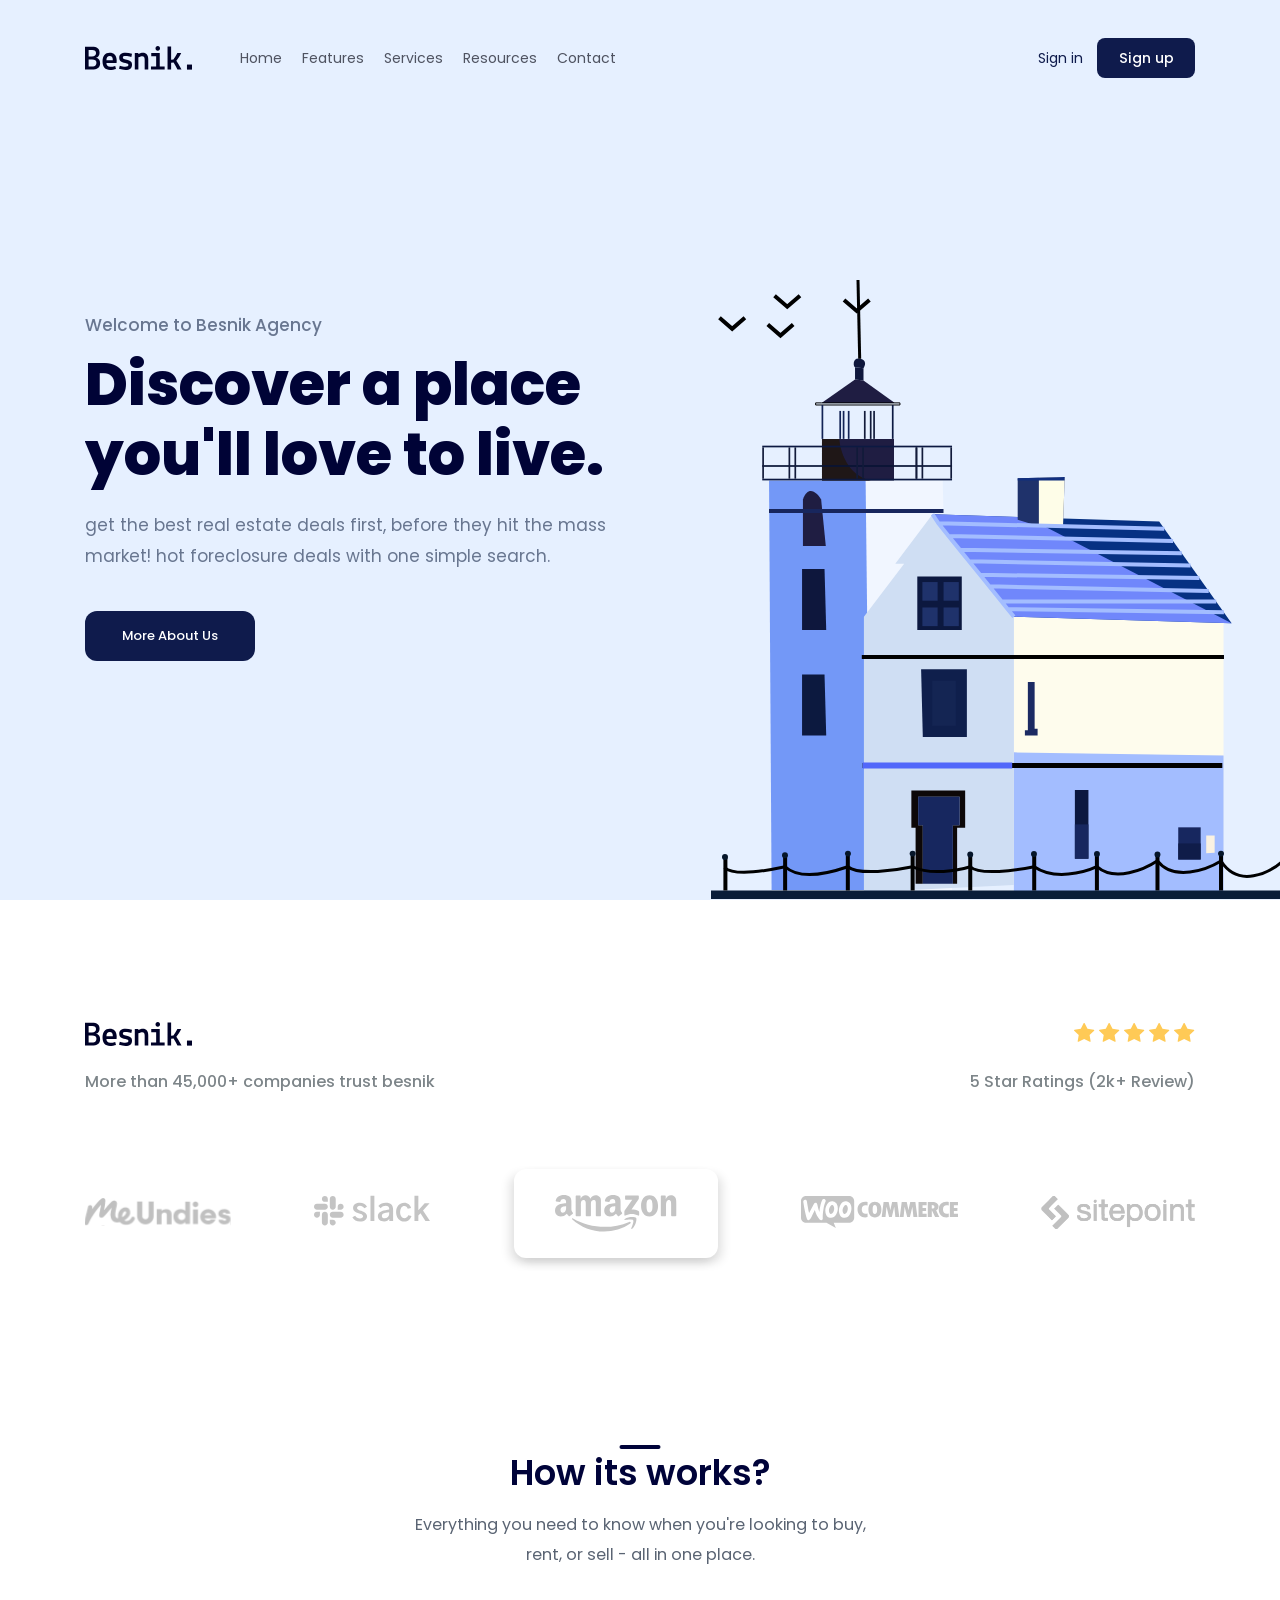
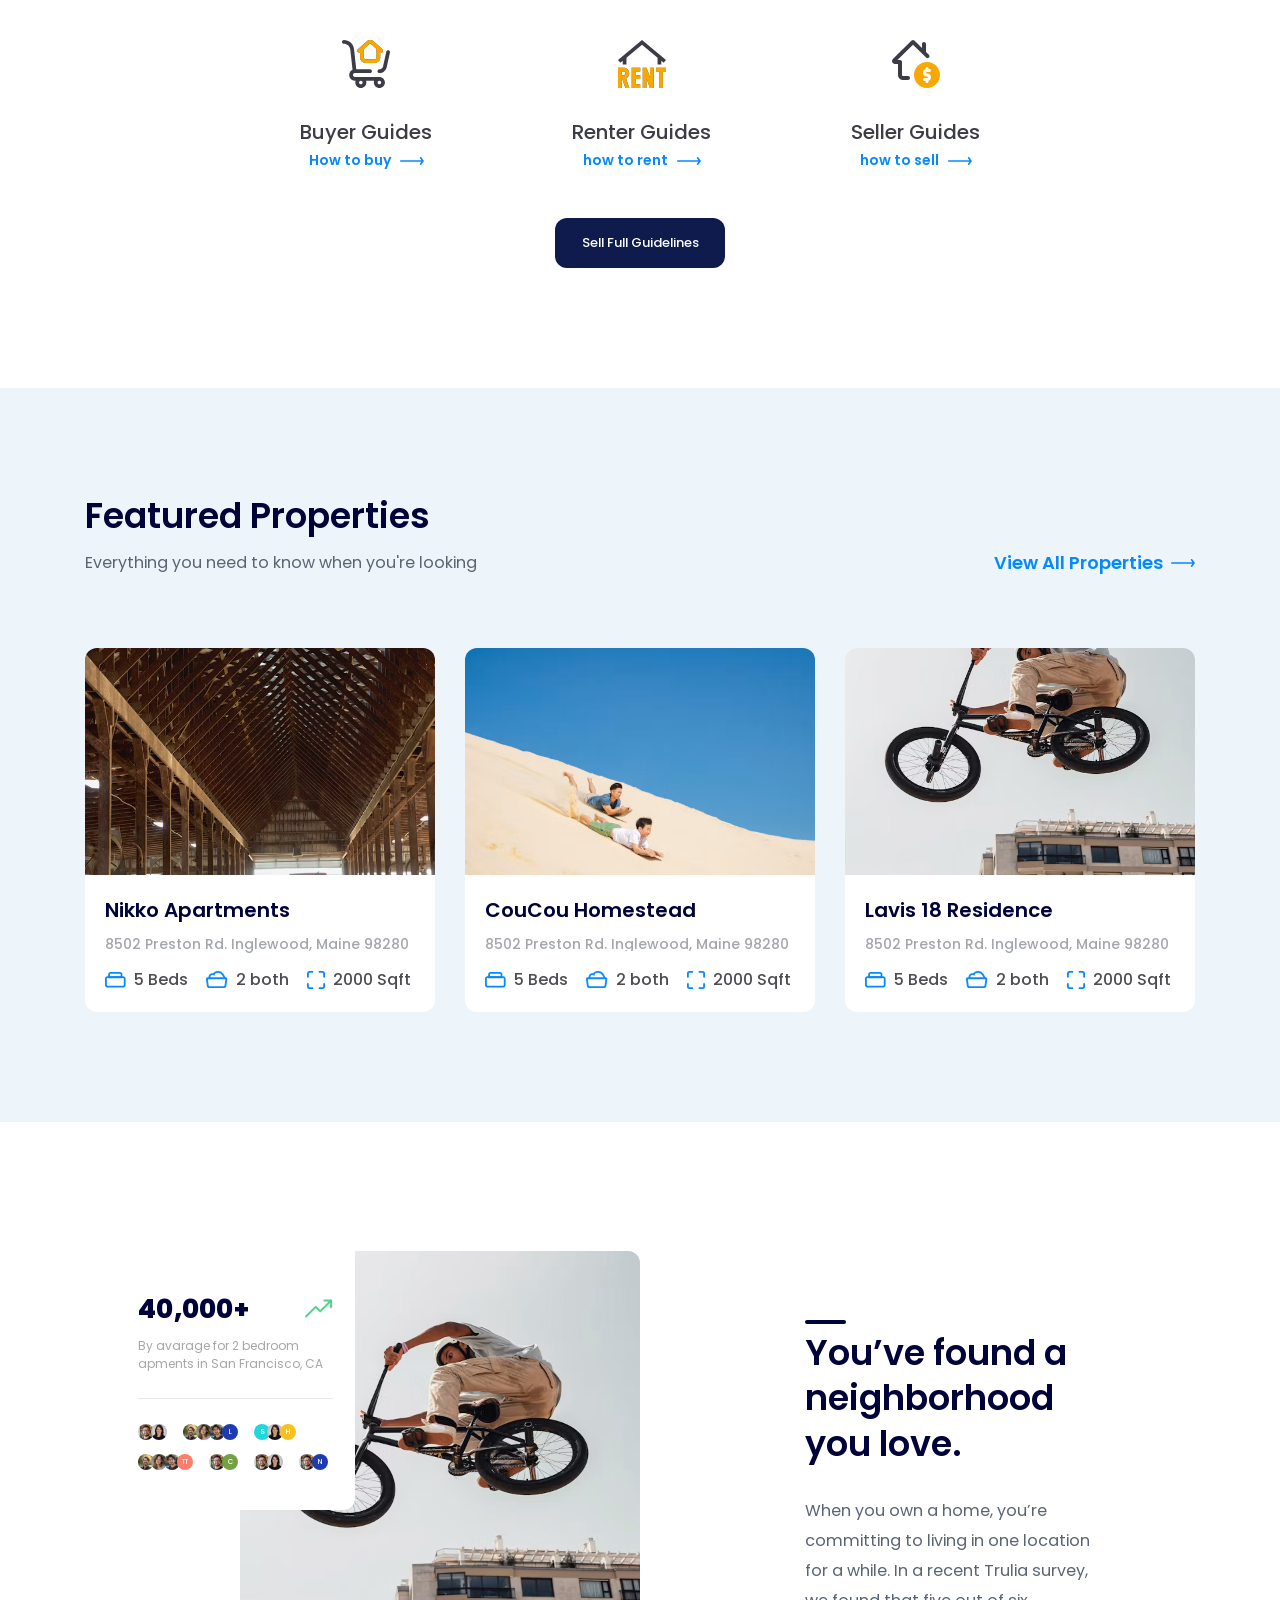
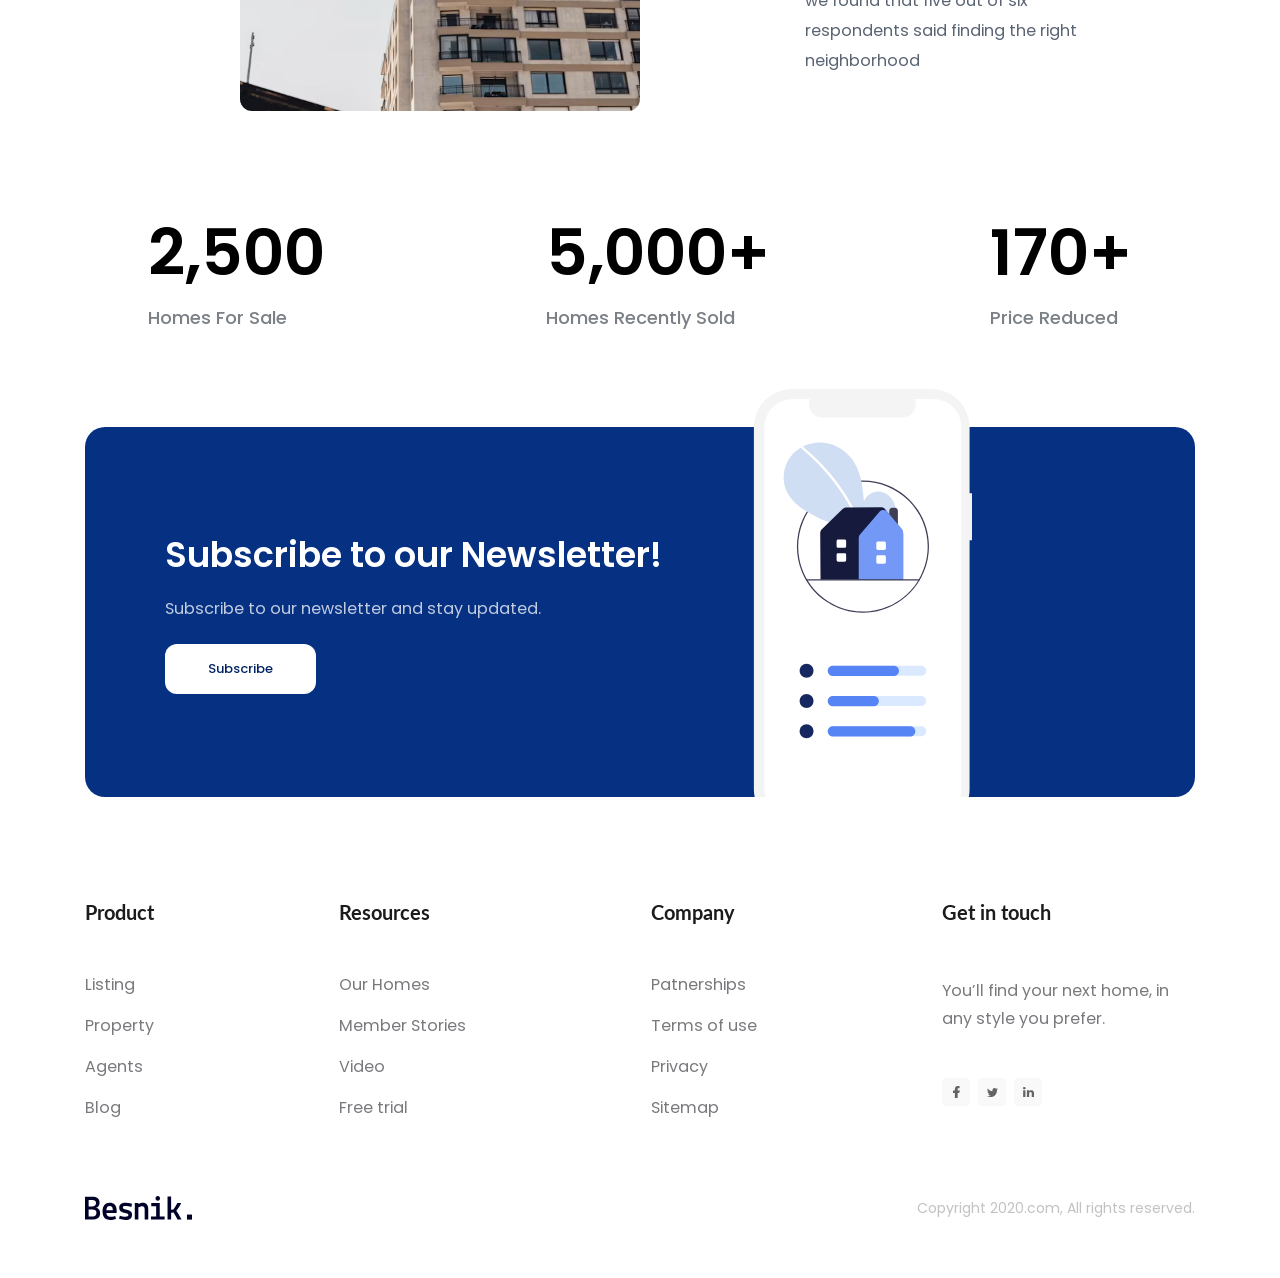
==== index.html @ 540c67dd "da hoan thanh du an 1" ====
<!DOCTYPE html>
<html lang="en">

<head>
    <meta charset="UTF-8">
    <meta name="viewport" content="width=device-width, initial-scale=1.0">
    <title>Document</title>
    <!-- Reset css -->
    <link rel="stylesheet" href="./assets/css/reset.css">
    <!-- Embed Fonts -->
    <link rel="preconnect" href="https://fonts.googleapis.com">
    <link rel="preconnect" href="https://fonts.gstatic.com" crossorigin>
    <link href="https://fonts.googleapis.com/css2?family=Lato:wght@700&display=swap" rel="stylesheet">
    <!-- font style -->
    <link rel="stylesheet" href="./assets/fonts/stylesheet.css">
    <link rel="stylesheet" href="./assets/css/styles.css">
</head>

<body>
    <main>
        <header class="header">
            <div class="content">
                <nav class="navbar">
                    <!-- Logo -->
                    <img class="logo" src="./assets/img/logo.svg" alt="besnik.">
                    <!-- Navigation -->
                    <ul>
                        <li>
                            <a href="#!">Home</a>
                        </li>
                        <li>
                            <a href="#!">Features</a>
                        </li>
                        <li>
                            <a href="#!">Services</a>
                        </li>
                        <li>
                            <a href="#!">Resources</a>
                        </li>
                        <li>
                            <a href="#!">Contact</a>
                        </li>
                    </ul>
                    <!-- Actions -->
                    <div class="actions">
                        <a href="#!" class="act-link">Sign in</a>
                        <a href="#!" class="btn btn-action">Sign up</a>
                    </div>
                </nav>
                <div class="header-body">
                    <div class="body-left">
                        <div class="body-left--content">
                            <p class="sub-title p-common">Welcome to Besnik Agency</p>
                            <h1 class="heading line-clamp">Discover a place you'll love to live.</h1>
                            <p class="desc p-common line-clamp">get the best real estate deals first, before they hit
                                the mass market! Hot FORECLOSURE DEALS with one simple search.</p>
                            <a href="#!" class="btn btn-cta">More About Us</a>
                        </div>
                    </div>
                    <div class="body-right">
                        <img src="./assets/img/house.svg" alt="Discover a place you'll love to live."
                            class="body-right--img">
                    </div>
                </div>
        </header>
        <!-- Clients -->
        <div class="clients">
            <div class="content">
                <div class="row">
                    <img src="./assets/img/logo.svg" alt="besnik." class="client-logo">
                    <div class="stars">
                        <img src="./assets/img/star.svg" alt="star" class="star">
                        <img src="./assets/img/star.svg" alt="star" class="star">
                        <img src="./assets/img/star.svg" alt="star" class="star">
                        <img src="./assets/img/star.svg" alt="star" class="star">
                        <img src="./assets/img/star.svg" alt="star" class="star">
                    </div>
                </div>
                <div class="row row-desc">
                    <p class="desc">More than 45,000+ companies trust besnik</p>
                    <p class="desc">5 Star Ratings (2k+ Review)</p>
                </div>
                <div class="row row-brands">
                    <div class="brand"><img src="./assets/img/meundies.svg" alt="brand"></div>
                    <div class="brand"><img src="./assets/img/slack.svg" alt="brand"></div>
                    <div class="brand"><img src="./assets/img/amazon.svg" alt="brand"></div>
                    <div class="brand"><img src="./assets/img/woo-commerce.svg" alt="brand"></div>
                    <div class="brand"><img src="./assets/img/sitepoint.svg" alt="brand"></div>
                </div>
            </div>
        </div>
        <!-- Guides -->
        <div class="guides">
            <div class="content">
                <h2 class="sub-title">How its works?</h2>
                <p class="desc">Everything you need to know when you're looking to buy, rent, or sell - all in one
                    place.</p>
                <!-- list guides -->
                <ul class="list-guide">
                    <li class="item-guide">
                        <img src="./assets/img/buyer-guides.svg" alt="">
                        <h3 class="title">Buyer Guides</h3>
                        <a href="#!" class="link">
                            <span>How to buy</span>
                            <img src="./assets/img/ic-arrown.svg" alt="" class="icon">
                        </a>
                    </li>
                    <li class="item-guide">
                        <img src="./assets/img/renter-guides.svg" alt="">
                        <h3 class="title">Renter Guides</h3>
                        <a href="#!" class="link">
                            <span>how to rent</span>
                            <img src="./assets/img/ic-arrown.svg" alt="" class="icon">
                        </a>
                    </li>
                    <li class="item-guide">
                        <img src="./assets/img/seller-guides.svg" alt="">
                        <h3 class="title">Seller Guides</h3>
                        <a href="#!" class="link">
                            <span>how to sell</span>
                            <img src="./assets/img/ic-arrown.svg" alt="" class="icon">
                        </a>
                    </li>
                </ul>
                <!-- guide CTA -->
                <div class="guide-cta">
                    <a href="#!" class="btn">Sell Full Guidelines</a>
                </div>
            </div>
        </div>
        <!-- featured -->
        <div class="featured">
            <div class="content">
                <header>
                    <h2 class="sub-title">Featured Properties</h2>
                    <div class="row">
                        <p class="desc">Everything you need to know when you're looking</p>
                        <a href="#!" class="link">
                            <span>View All Properties</span>
                            <img src="./assets/img/ic-arrown.svg" alt="arrow" class="arrow">
                        </a>
                    </div>
                </header>
                <div class="list">
                    <!-- ITEM FEATURED 1 -->
                    <div class="item">
                        <a href="#!"><img src="./assets/img/f1.avif" alt="Nikko Apartments" class="thumb"></a>
                        <div class="body">
                            <h3 class="title">
                                <a href="#!">Nikko Apartments</a>
                            </h3>
                            <p class="desc">8502 Preston Rd. Inglewood, Maine 98280</p>
                            <div class="info">
                                <img src="./assets/img/ic-beds.svg" alt="" class="icon">
                                <span class="label">5 Beds</span>

                                <img src="./assets/img/ic-both.svg" alt="" class="icon">
                                <span class="label">2 both</span>

                                <img src="./assets/img/ic-sqft.svg" alt="" class="icon">
                                <span class="label">2000 Sqft</span>
                            </div>
                        </div>
                    </div>
                    <!-- ITEM FEATURED 2 -->
                    <div class="item">
                        <a href="#!"><img src="./assets/img/f2.avif" alt="Nikko Apartments" class="thumb"></a>
                        <div class="body">
                            <h3 class="title line-clamp">
                                <a href="#!">CouCou Homestead</a>
                            </h3>
                            <p class="desc line-clamp">8502 Preston Rd. Inglewood, Maine 98280</p>
                            <div class="info">
                                <img src="./assets/img/ic-beds.svg" alt="" class="icon">
                                <span class="label">5 Beds</span>

                                <img src="./assets/img/ic-both.svg" alt="" class="icon">
                                <span class="label">2 both</span>

                                <img src="./assets/img/ic-sqft.svg" alt="" class="icon">
                                <span class="label">2000 Sqft</span>
                            </div>
                        </div>
                    </div>
                    <!-- ITEM FEATURED 3 -->
                    <div class="item">
                        <a href="#!"><img src="./assets/img/f3.avif" alt="Nikko Apartments" class="thumb"></a>
                        <div class="body">
                            <h3 class="title">
                                <a href="#!">Lavis 18 Residence</a>
                            </h3>
                            <p class="desc">8502 Preston Rd. Inglewood, Maine 98280</p>
                            <div class="info">
                                <img src="./assets/img/ic-beds.svg" alt="" class="icon">
                                <span class="label">5 Beds</span>

                                <img src="./assets/img/ic-both.svg" alt="" class="icon">
                                <span class="label">2 both</span>

                                <img src="./assets/img/ic-sqft.svg" alt="" class="icon">
                                <span class="label">2000 Sqft</span>
                            </div>
                        </div>
                    </div>
                </div>
            </div>
        </div>
        <!-- stats -->
        <div class="stats">
            <div class="content">
                <div class="row">
                    <div class="img-block">
                        <img class="image" src="./assets/img/f3.avif" alt="You’ve found a neighborhood you love.">
                        <div class="stats-trend">
                            <div class="row">
                                <strong class="value">40,000+</strong>
                                <img src="./assets/img/ic-trend.svg" alt="" class="icon">
                            </div>
                            <p class="desc">By avarage for 2 bedroom apments in San Francisco, CA</p>
                            <div class="sparate"></div>
                            <div class="avatar-block">
                                <!-- avatar 1 -->
                                <div class="avatar-group">
                                    <img src="./assets/img/a1.jpg" alt="" class="avatar">
                                    <img src="./assets/img/a2.jpg" alt="" class="avatar">
                                </div>
                                <!-- avatar 2 -->
                                <div class="avatar-group">
                                    <img src="./assets/img/a3.jpg" alt="" class="avatar">
                                    <img src="./assets/img/a4.jpg" alt="" class="avatar">
                                    <img src="./assets/img/a5.jpg" alt="" class="avatar">
                                    <div class="avatar no-avatar">L</div>
                                </div>
                                <!-- avatar 3 -->
                                <div class="avatar-group">
                                    <div class="avatar no-avatar" style="--bg-no-avatar:#24D6D9">S</div>
                                    <img src="./assets/img/a2.jpg" alt="" class="avatar">
                                    <div class="avatar no-avatar" style="--bg-no-avatar:#F8C120">H</div>

                                </div>
                                <!-- avatar 4 -->
                                <div class="avatar-group">
                                    <img src="./assets/img/a3.jpg" alt="" class="avatar">
                                    <img src="./assets/img/a4.jpg" alt="" class="avatar">
                                    <img src="./assets/img/a5.jpg" alt="" class="avatar">
                                    <div class="avatar no-avatar" style="--bg-no-avatar:#F97F6B">TT</div>

                                </div>
                                <!-- avatar 5 -->
                                <div class="avatar-group">
                                    <img src="./assets/img/a1.jpg" alt="" class="avatar">
                                    <div class="avatar no-avatar" style="--bg-no-avatar:#73A242">C</div>

                                </div>
                                <!-- avatar 6 -->
                                <div class="avatar-group">
                                    <img src="./assets/img/a1.jpg" alt="" class="avatar">
                                    <img src="./assets/img/a2.jpg" alt="" class="avatar">
                                </div>
                                <!-- avatar 7 -->
                                <div class="avatar-group">
                                    <img src="./assets/img/a1.jpg" alt="" class="avatar">
                                    <div class="avatar no-avatar" style="--bg-no-avatar:#1F3BB0">N</div>

                                </div>

                            </div>
                        </div>
                    </div>
                    <div class="info">
                        <h2 class="sub-title">You’ve found a neighborhood you love.</h2>
                        <p class="desc">When you own a home, you’re committing to living in one location for a
                            while. In
                            a recent Trulia survey, we found that five out of six respondents said finding the
                            right
                            neighborhood </p>
                    </div>

                </div>
                <div class="row row-qty">
                    <div class="qty-item">
                        <strong class="qty">2,500</strong>
                        <p class="qty-desc">Homes For Sale</p>
                    </div>
                    <div class="qty-item">
                        <strong class="qty">5,000+</strong>
                        <p class="qty-desc">Homes Recently Sold</p>
                    </div>
                    <div class="qty-item">
                        <strong class="qty">170+</strong>
                        <p class="qty-desc">Price Reduced</p>
                    </div>
                </div>
            </div>
        </div>
        <!-- subscription -->
        <div class="subscription">
            <div class="content">
                <div class="body">
                    <div class="info">
                        <h2 class="sub-title line-clamp">
                            Subscribe to our Newsletter!
                        </h2>
                        <p class="desc line-clamp" style="--line-clamp:3">
                            Subscribe to our newsletter and stay updated.
                        </p>
                        <a href="#!" class="btn">Subscribe</a>
                    </div>
                    <img src="./assets/img/sub.svg" alt="Subscribe to our Newsletter!" class="image">
                </div>
            </div>
        </div>
        <!-- footer -->
        <footer class="footer">
            <div class="content">
                <div class="row row-top">
                    <!-- Product Column -->
                    <div class="column">
                        <h3 class="heading">Product</h3>
                        <ul class="list">
                            <li class="item">
                                <a href="#!">Listing</a>
                            </li>
                            <li class="item">
                                <a href="#!">Property</a>
                            </li>
                            <li class="item">
                                <a href="#!">Agents</a>
                            </li>
                            <li class="item">
                                <a href="#!">Blog</a>
                            </li>
                        </ul>
                    </div>
                    <!-- Resources Column -->
                    <div class="column">
                        <h3 class="heading">Resources</h3>
                        <ul class="list">
                            <li class="item">
                                <a href="#!">Our Homes</a>
                            </li>
                            <li class="item">
                                <a href="#!">Member Stories</a>
                            </li>
                            <li class="item">
                                <a href="#!">Video</a>
                            </li>
                            <li class="item">
                                <a href="#!">Free trial</a>
                            </li>
                        </ul>
                    </div>
                    <!-- Company Column -->
                    <div class="column">
                        <h3 class="heading">Company</h3>
                        <ul class="list">
                            <li class="item">
                                <a href="#!">Patnerships</a>
                            </li>
                            <li class="item">
                                <a href="#!">Terms of use</a>
                            </li>
                            <li class="item">
                                <a href="#!">Privacy</a>
                            </li>
                            <li class="item">
                                <a href="#!">Sitemap</a>
                            </li>
                        </ul>
                    </div>
                    <!-- Get in touch Column -->
                    <div class="column">
                        <h3 class="heading">Get in touch</h3>
                        <p class="desc">You’ll find your next home, in any style you prefer.</p>
                        <div class="social">
                            <a href="#!" class="social-link">
                                <img src="./assets/img/ic-fb.svg" alt="">
                            </a>
                            <a href="#!" class="social-link">
                                <img src="./assets/img/ic-tw.svg" alt="">
                            </a>
                            <a href="#!" class="social-link">
                                <img src="./assets/img/ic-linkin.svg" alt="">
                            </a>
                        </div>
                    </div>
                </div>
                <div class="row row-bottom">
                    <img src="./assets/img/logo.svg" alt="Besnik." class="logo">
                    <p class="copy-right">Copyright 2020.com, All rights reserved.</p>
                </div>
            </div>
        </footer>
    </main>
</body>

</html>
---- assets/fonts/stylesheet.css ----
/* ================= Poppins ================== */
@font-face {
    font-family: "Poppins";
    src:
        url("Poppins/Poppins-Black.woff2") format("woff2"),
        url("Poppins/Poppins-Black.woff") format("woff");
    font-weight: 900;
    font-style: normal;
    font-display: swap;
}

@font-face {
    font-family: "Poppins";
    src:
        url("Poppins/Poppins-BlackItalic.woff2") format("woff2"),
        url("Poppins/Poppins-BlackItalic.woff") format("woff");
    font-weight: 900;
    font-style: italic;
    font-display: swap;
}

@font-face {
    font-family: "Poppins";
    src:
        url("Poppins/Poppins-Bold.woff2") format("woff2"),
        url("Poppins/Poppins-Bold.woff") format("woff");
    font-weight: bold;
    font-style: normal;
    font-display: swap;
}

@font-face {
    font-family: "Poppins";
    src:
        url("Poppins/Poppins-BoldItalic.woff2") format("woff2"),
        url("Poppins/Poppins-BoldItalic.woff") format("woff");
    font-weight: bold;
    font-style: italic;
    font-display: swap;
}

@font-face {
    font-family: "Poppins";
    src:
        url("Poppins/Poppins-ExtraBold.woff2") format("woff2"),
        url("Poppins/Poppins-ExtraBold.woff") format("woff");
    font-weight: bold;
    font-style: normal;
    font-display: swap;
}

@font-face {
    font-family: "Poppins";
    src:
        url("Poppins/Poppins-ExtraBoldItalic.woff2") format("woff2"),
        url("Poppins/Poppins-ExtraBoldItalic.woff") format("woff");
    font-weight: bold;
    font-style: italic;
    font-display: swap;
}

@font-face {
    font-family: "Poppins";
    src:
        url("Poppins/Poppins-ExtraLight.woff2") format("woff2"),
        url("Poppins/Poppins-ExtraLight.woff") format("woff");
    font-weight: 200;
    font-style: normal;
    font-display: swap;
}

@font-face {
    font-family: "Poppins";
    src:
        url("Poppins/Poppins-ExtraLightItalic.woff2") format("woff2"),
        url("Poppins/Poppins-ExtraLightItalic.woff") format("woff");
    font-weight: 200;
    font-style: italic;
    font-display: swap;
}

@font-face {
    font-family: "Poppins";
    src:
        url("Poppins/Poppins-Italic.woff2") format("woff2"),
        url("Poppins/Poppins-Italic.woff") format("woff");
    font-weight: normal;
    font-style: italic;
    font-display: swap;
}

@font-face {
    font-family: "Poppins";
    src:
        url("Poppins/Poppins-Light.woff2") format("woff2"),
        url("Poppins/Poppins-Light.woff") format("woff");
    font-weight: 300;
    font-style: normal;
    font-display: swap;
}

@font-face {
    font-family: "Poppins";
    src:
        url("Poppins/Poppins-LightItalic.woff2") format("woff2"),
        url("Poppins/Poppins-LightItalic.woff") format("woff");
    font-weight: 300;
    font-style: italic;
    font-display: swap;
}

@font-face {
    font-family: "Poppins";
    src:
        url("Poppins/Poppins-Medium.woff2") format("woff2"),
        url("Poppins/Poppins-Medium.woff") format("woff");
    font-weight: 500;
    font-style: normal;
    font-display: swap;
}

@font-face {
    font-family: "Poppins";
    src:
        url("Poppins/Poppins-MediumItalic.woff2") format("woff2"),
        url("Poppins/Poppins-MediumItalic.woff") format("woff");
    font-weight: 500;
    font-style: italic;
    font-display: swap;
}

@font-face {
    font-family: "Poppins";
    src:
        url("Poppins/Poppins-Regular.woff2") format("woff2"),
        url("Poppins/Poppins-Regular.woff") format("woff");
    font-weight: normal;
    font-style: normal;
    font-display: swap;
}

@font-face {
    font-family: "Poppins";
    src:
        url("Poppins/Poppins-SemiBold.woff2") format("woff2"),
        url("Poppins/Poppins-SemiBold.woff") format("woff");
    font-weight: 600;
    font-style: normal;
    font-display: swap;
}

@font-face {
    font-family: "Poppins";
    src:
        url("Poppins/Poppins-SemiBoldItalic.woff2") format("woff2"),
        url("Poppins/Poppins-SemiBoldItalic.woff") format("woff");
    font-weight: 600;
    font-style: italic;
    font-display: swap;
}

@font-face {
    font-family: "Poppins";
    src:
        url("Poppins/Poppins-Thin.woff2") format("woff2"),
        url("Poppins/Poppins-Thin.woff") format("woff");
    font-weight: 100;
    font-style: normal;
    font-display: swap;
}

@font-face {
    font-family: "Poppins";
    src:
        url("Poppins/Poppins-ThinItalic.woff2") format("woff2"),
        url("Poppins/Poppins-ThinItalic.woff") format("woff");
    font-weight: 100;
    font-style: italic;
    font-display: swap;
}
---- assets/css/styles.css ----
* {
    box-sizing: border-box;
}

:root {
    --primary-color: #0f1b4c;
}

html {
    font-size: 62.5%;
}

body {
    font-size: 1.6rem;
    font-family: "Poppins", sans-serif;
}

/* Common */

.line-clamp {
    overflow: hidden;
    display: -webkit-box;
    -webkit-line-clamp: var(--line-clamp, 2);
    -webkit-box-orient: vertical;
}

.p-common {
    font-size: 1.7rem;
    color: #687690;
    font-weight: 500;
}

.btn {
    font-weight: 500;
    display: inline-block;
    line-height: 50px;
    min-width: 170px;
    background-color: var(--primary-color);
    font-size: 1.3rem;
    color: #fff;
    border-radius: 12px;
    text-align: center;
    padding: 0 16px;
}

.btn:hover {
    opacity: 0.9;
}

a {
    text-decoration: none;
}

/* ================Header================== */
.header {
    position: relative;
    background-color: #e6f0ff;
    height: 100vh;
}

.content {
    width: 1110px;
    max-width: calc(100% - 48px);
    margin-right: auto;
    margin-left: auto;
}

.navbar .logo {
    margin-right: 38px;
}

.navbar {
    padding-top: 38px;
    display: flex;
    align-items: center;
}

.navbar ul {
    display: flex;
}

.navbar ul a {
    color: #4f5361;
    font-size: 1.4rem;
    padding: 8px 10px;
}

.navbar ul a:hover {
    text-decoration: underline;
    text-underline-offset: 5px;
}

.navbar .actions {
    margin-left: auto;
}

.navbar .act-link {
    color: var(--primary-color);
    font-size: 1.4rem;
    padding: 0 10px;
}

.navbar .btn-action {
    line-height: 40px;
    font-size: 1.4rem;
    min-width: 98px;
    border-radius: 8px;
}

/* Header Body */
.header .header-body {
    height: calc(100vh - 78px);
}

.header-body .body-left {
    display: flex;
    width: 50%;
    height: 100%;
}

.header-body .body-left--content {
    margin: auto;
}

.header-body .heading {
    margin-top: 16px;
    font-size: 5.9rem;
    font-weight: 700;
    line-height: 1.19;
    color: #000336;
}

.header-body .desc {
    margin: 20px 0;
    font-weight: 400;
    line-height: 1.8;
    text-transform: lowercase;
}

.header-body .desc::first-letter {
    text-transform: uppercase;
}

.header-body .body-right {
    display: flex;
    position: absolute;
    bottom: 0;
    right: calc((100vw - 1110px) / 2 - 100px);
}

.header-body .btn-cta {
    margin-top: 20px;
}
/* ================Clients================== */
.clients {
    margin-top: 79px;
    padding: 43px 0 64px;
}

.clients .row {
    display: flex;
    justify-content: space-between;
    align-items: center;
}

.clients .row-desc {
    margin-top: 26px;
}

.clients .desc {
    font-weight: 500;
    font-size: 1.6rem;
    line-height: 1.25;
    color: #7d8589;
}

.clients .row-brands {
    margin-top: 77px;
}

.row-brands .brand:nth-child(3) {
    display: flex;
    background-color: #ffffff;
    box-shadow:
        5px 5px 10px rgba(0, 0, 0, 0.1),
        -5px 5px 10px rgba(0, 0, 0, 0.1);
    width: 204px;
    border-radius: 12px;
    padding: 26px;
    justify-content: center;
}
/* ================Guides================== */
.guides {
    margin-top: 40px;
    padding: 93px 0 79px;
}

.guides .sub-title {
    position: relative;
    font-weight: 600;
    font-size: 3.5rem;
    line-height: 1;
    color: #000339;
    text-align: center;
}

.guides .sub-title::before {
    position: absolute;
    top: -10px;
    left: 50%;
    transform: translateX(-50%);
    content: "";
    display: inline-block;
    width: 41px;
    height: 4px;
    background-color: #000339;
    border-radius: 12px;
}

.guides .desc {
    width: 459px;
    max-width: 100%;
    font-weight: 400;
    font-size: 1.6rem;
    line-height: 1.88;
    color: #5a6473;
    text-align: center;
    margin: 20px auto 0px;
}

.list-guide {
    margin-top: 70px;
    display: flex;
    justify-content: center;
}

.item-guide {
    text-align: center;
    margin: 0 70px;
}

.item-guide .title {
    margin-top: 30px;
    font-weight: 500;
    line-height: 1.1;
    font-size: 2rem;
    color: #3b3c45;
}

.item-guide .link {
    display: inline-block;
    margin-top: 10px;
    color: #0689ff;
    font-size: 1.4rem;
    font-weight: 600;
}

.item-guide .icon {
    margin-left: 6px;
}

.guide-cta {
    margin-top: 50px;
    display: flex;
    justify-content: center;
}
/* ================Featured================== */
.featured {
    margin-top: 41px;
    padding: 110px 0;
    background-color: #e2eef999;
}

.featured .sub-title {
    font-weight: 600;
    font-size: 3.5rem;
    line-height: 1;
    color: #000339;
}

.featured .row {
    margin-top: 15px;
    display: flex;
    justify-content: space-between;
}

.featured .desc {
    font-weight: 400;
    font-size: 1.6rem;
    line-height: 1.88;
    color: #5a6473;
}

.featured .link {
    display: flex;
    align-items: center;
    gap: 8px;
    font-weight: 600;
    font-size: 1.8rem;
    color: #0689ff;
}

.featured .list {
    margin-top: 70px;
    display: flex;
    gap: 30px;
}

.featured .item {
    flex: 1;
    background-color: #fff;
    border-radius: 12px;
}

.featured .item .thumb {
    width: 100%;
    height: 227px;
    object-fit: cover;
    border-top-left-radius: 12px;
    border-top-right-radius: 12px;
}

.featured .item .body {
    padding: 17px 20px 23px;
}

.featured .item .title a {
    font-weight: 600;
    color: #000339;
    font-size: 2rem;
    line-height: 1.5;
}

.featured .item .desc {
    --line-clamp: 3;
    word-break: break-all;
    margin-top: 12px;
    font-weight: 500;
    font-size: 1.4rem;
    line-height: 1;
    color: #a3a6ab;
}

.featured .item .info {
    margin-top: 20px;
    display: flex;
    align-items: center;
}

.featured .info .icon:first-child {
    margin-left: 0;
}
.featured .info .icon {
    margin-left: 18px;
}
.featured .info .label {
    font-weight: 500;
    color: #4d4d52;
    line-height: 1;
    margin-left: 8px;
}
/* ================Stats================== */
.stats {
    margin-top: 79px;
    padding: 50px 0;
}

.stats .content {
    width: 1048px;
}

.stats .row {
    display: flex;
}

.stats .img-block,
.stats .info {
    width: 50%;
}

.stats .img-block {
    position: relative;
}

.stats .img-block .image {
    display: block;
    margin-left: auto;
    width: 400px;
    height: 460px;
    border-radius: 12px;
    object-fit: cover;
}

.stats .stats-trend {
    position: absolute;
    background-color: #fff;
    top: 0;
    left: 0;
    width: 239px;
    padding: 45px 22px 40px;
    border-radius: 0 0 12px 12px;
}

.stats-trend .value {
    font-weight: 700;
    font-size: 2.6rem;
    color: #000339;
    letter-spacing: 0.01em;
}

.stats-trend .icon {
    margin-left: auto;
}

.stats-trend .desc {
    margin-top: 15px;
    color: #a7a7a7;
    font-weight: 400;
    font-size: 1.2rem;
    line-height: 1.5;
}

.stats-trend .sparate {
    margin-top: 25px;
    height: 1.2px;
    background-color: #e9e9e9;
}

.stats-trend .avatar-block {
    margin-top: 25px;
    display: flex;
    gap: 14px 16px;
    flex-wrap: wrap;
}

.stats-trend .avatar-group {
    display: flex;
}

.stats-trend .avatar {
    width: 16px;
    height: 16px;
    object-fit: cover;
    border-radius: 50%;
}

.stats-trend .no-avatar {
    font-weight: 450;
    background-color: var(--bg-no-avatar, #1f3bb1);
    color: #fff;
    font-size: 0.7rem;
    line-height: 16px;
    text-align: center;
}

.stats-trend .avatar + .avatar {
    margin-left: -3px;
}

.stats .info {
    padding: 79px 0 0 165px;
}

.stats .info .sub-title {
    position: relative;
    width: 269px;
    font-weight: 600;
    font-size: 3.5rem;
    line-height: 1.29;
    color: #000339;
}

.stats .info .sub-title::before {
    position: absolute;
    top: -10px;
    content: "";
    display: inline-block;
    width: 41px;
    height: 4px;
    border-radius: 12px;
    background-color: #000339;
}

.stats .info .desc {
    width: 309px;
    color: #5a6473;
    margin-top: 30px;
    font-weight: 400;
    font-size: 1.6rem;
    line-height: 1.88;
}

.stats .row-qty {
    margin-top: 110px;
    padding: 0 32px;
    justify-content: space-between;
}

.stats .qty {
    font-weight: 600;
    font-size: 6.4rem;
    color: #000000;
}

.stats .qty-desc {
    margin-top: 24px;
    font-weight: 500;
    font-size: 1.8rem;
    color: #7b8087;
}
/* ================Subscription================== */
.subscription {
    margin-top: 50px;
}

.subscription .body {
    position: relative;
    display: flex;
    align-items: center;
    height: 370px;
    background-color: #063183;
    border-radius: 20px;
}

.subscription .info {
    padding: 0 80px;
    width: 668px;
    max-width: 100%;
}

.subscription .sub-title {
    font-weight: 600;
    font-size: 3.5rem;
    line-height: 1.4;
    color: #ffffff;
}

.subscription .desc {
    margin-top: 15px;
    font-weight: 400;
    font-size: 1.6rem;
    line-height: 1.88;
    opacity: 0.75;
    color: #ffffff;
}

.subscription .btn {
    min-width: 151px;
    background-color: #ffffff;
    color: #002366;
    margin-top: 20px;
}

.subscription .image {
    position: absolute;
    bottom: 0;
    right: 223px;
}
/* ================Footer================== */

.footer {
    margin-top: 55px;
    padding: 50px 0 58px;
}

.footer .row {
    display: flex;
}

.footer .row-top {
    gap: 185px;
}

.footer .heading {
    font-family: Lato, sans-serif;
    font-weight: 700;
    font-size: 2rem;
    color: #1c1c1d;
}

.footer .list,
.footer .desc {
    margin-top: 55px;
}

.footer .item {
    margin-top: 25px;
}

.footer .item a,
.footer .desc {
    font-weight: 400;
    color: #7a7a7e;
    font-size: 1.6rem;
    white-space: nowrap;
}

.footer .desc {
    line-height: 1.75;
    white-space: normal;
}

.footer .social {
    margin-top: 45px;
    display: flex;
    gap: 8px;
}

.footer .social-link {
    display: flex;
    align-items: center;
    justify-content: center;
    background-color: #f9f9f9;
    width: 28px;
    height: 28px;
    border-radius: 4px;
}

.footer .social-link:hover {
    background-color: #ebebeb;
}

.footer .row-bottom {
    margin-top: 80px;
    align-items: center;
    justify-content: space-between;
}

.footer .copy-right {
    font-weight: 400;
    color: #c2c2c2;
    font-size: 1.4rem;
}
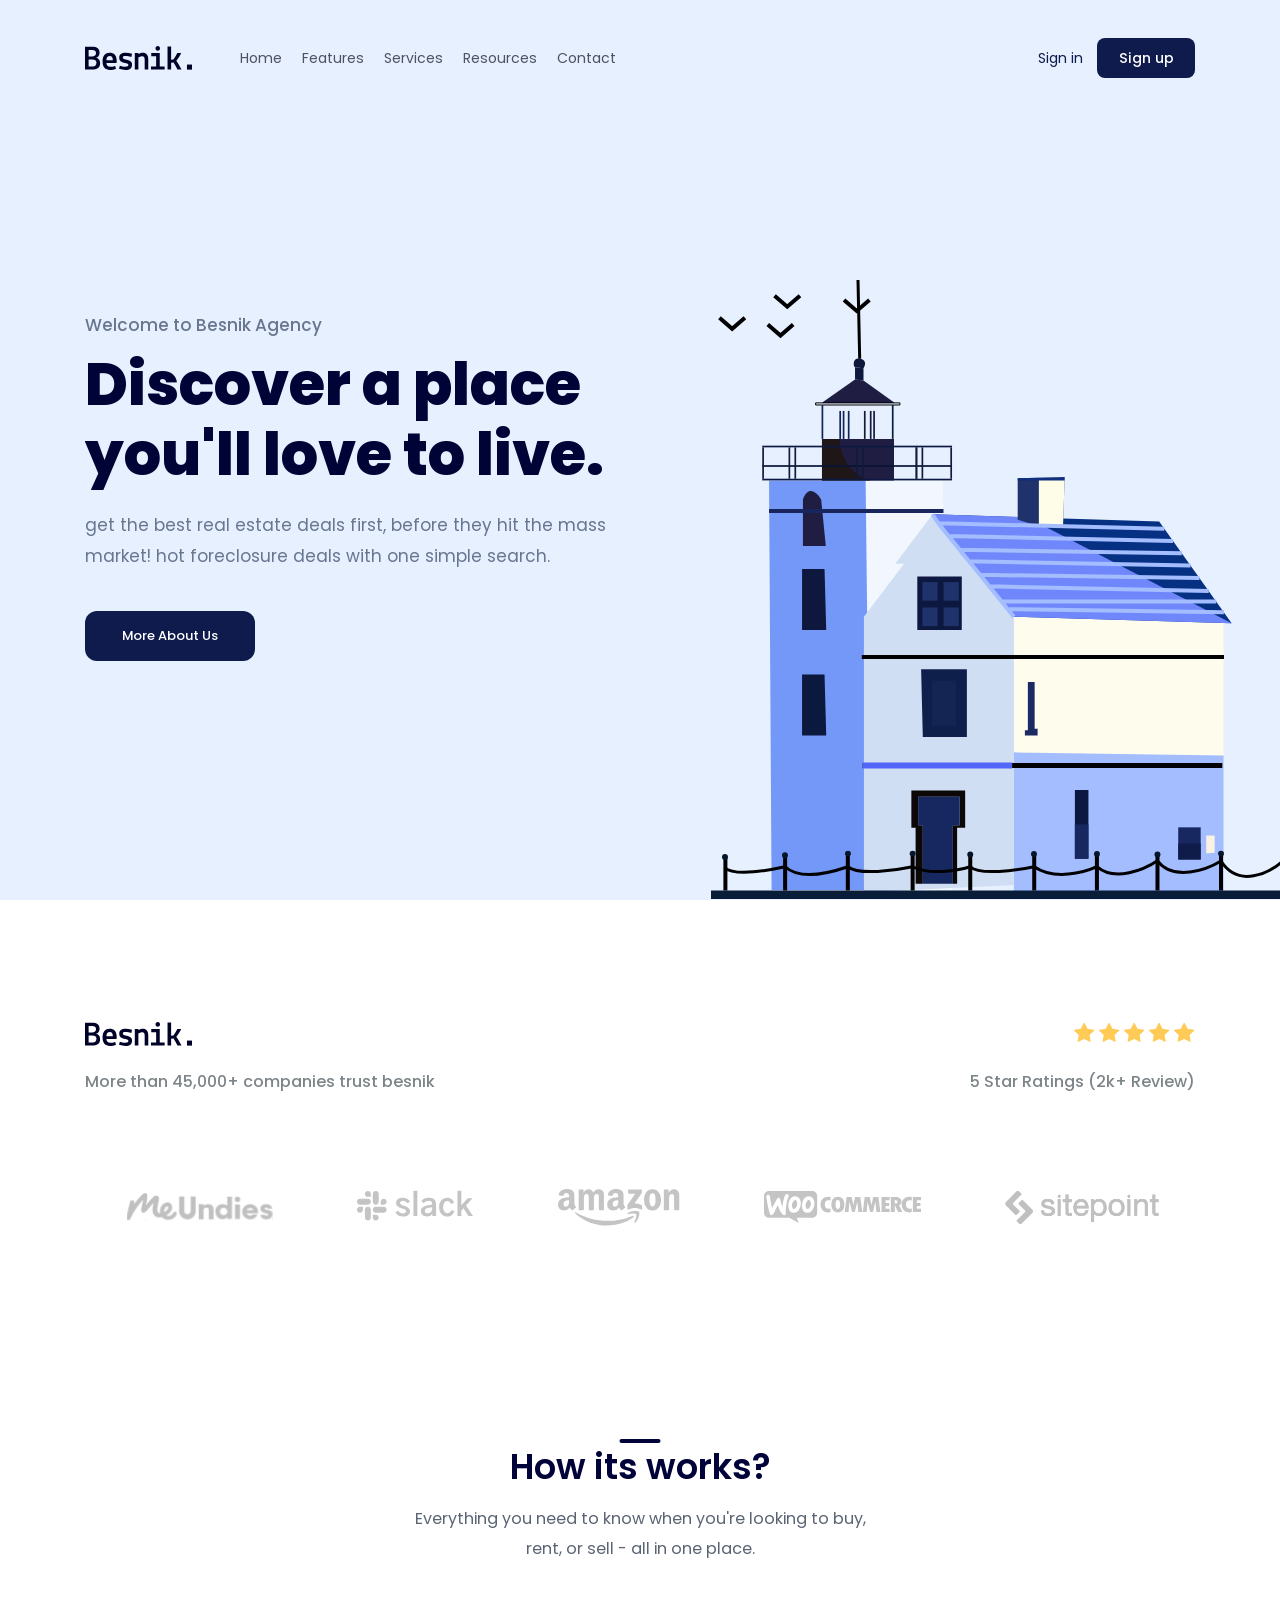
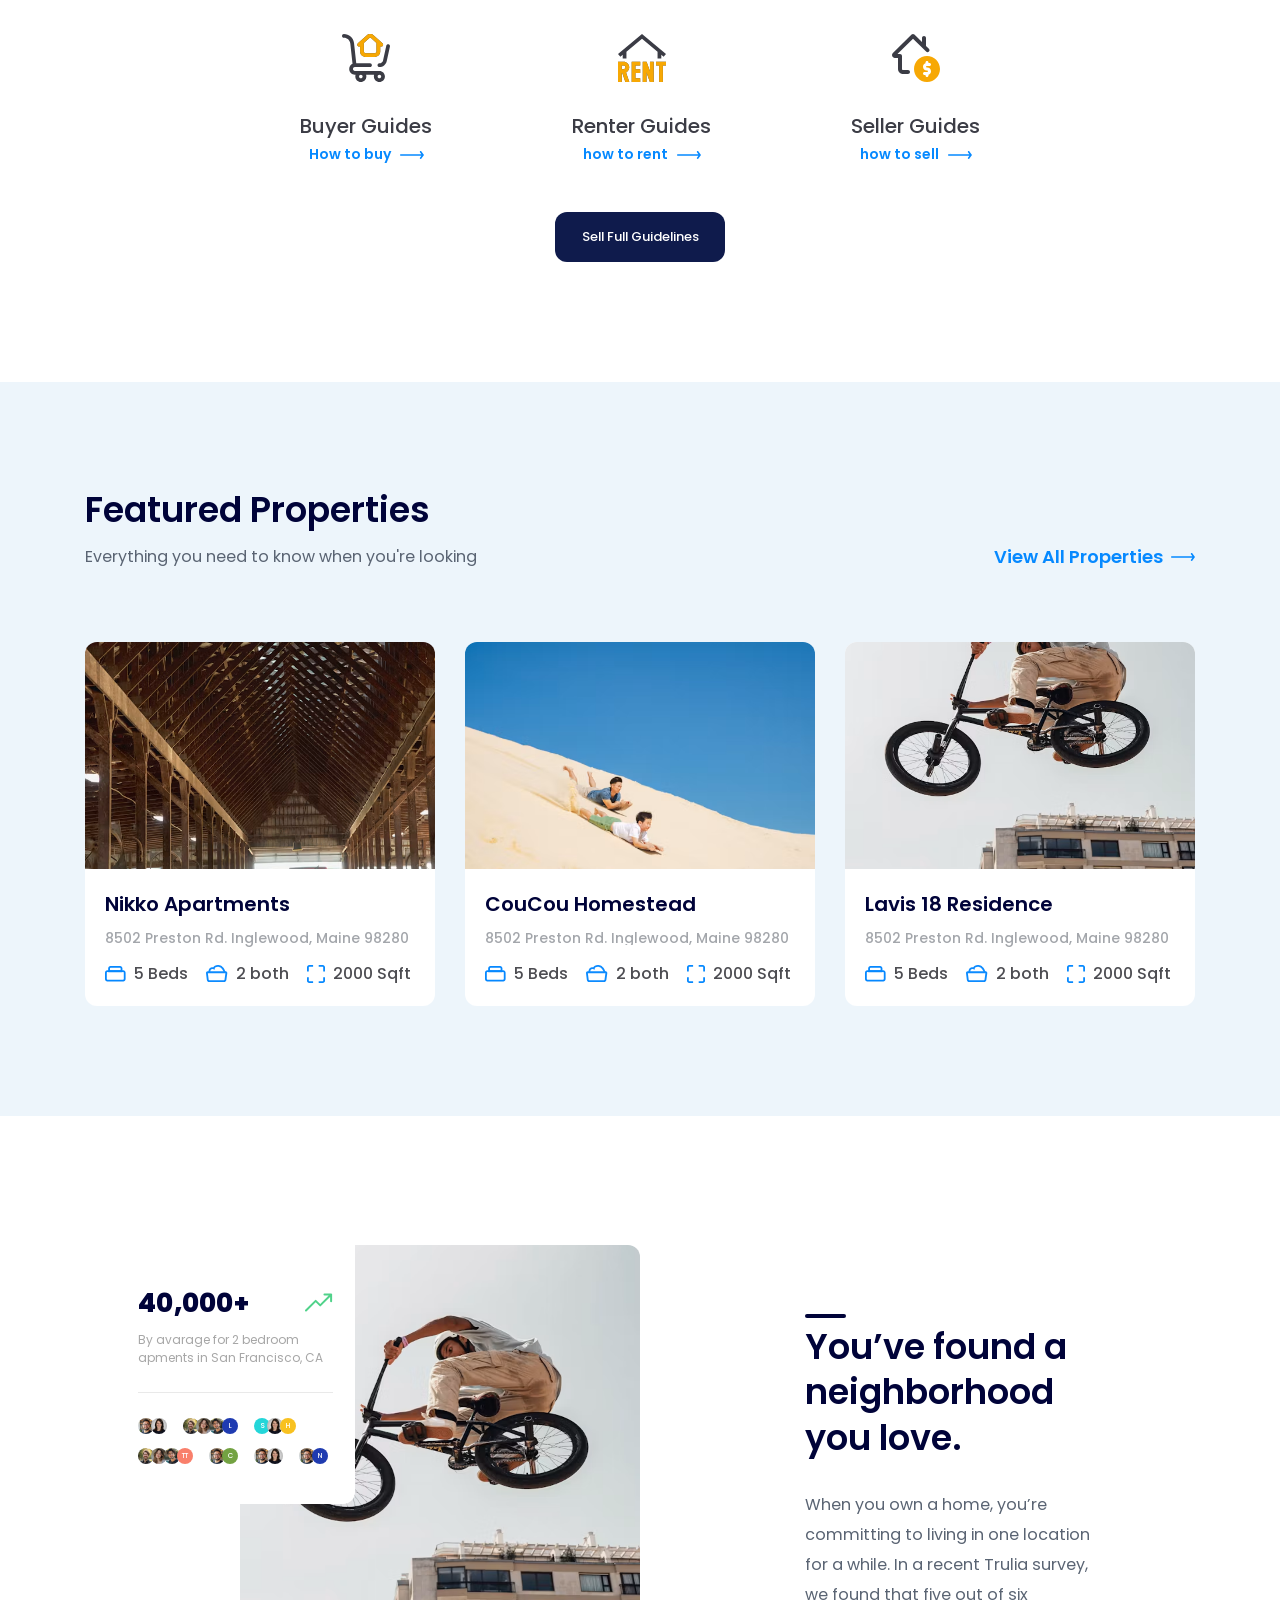
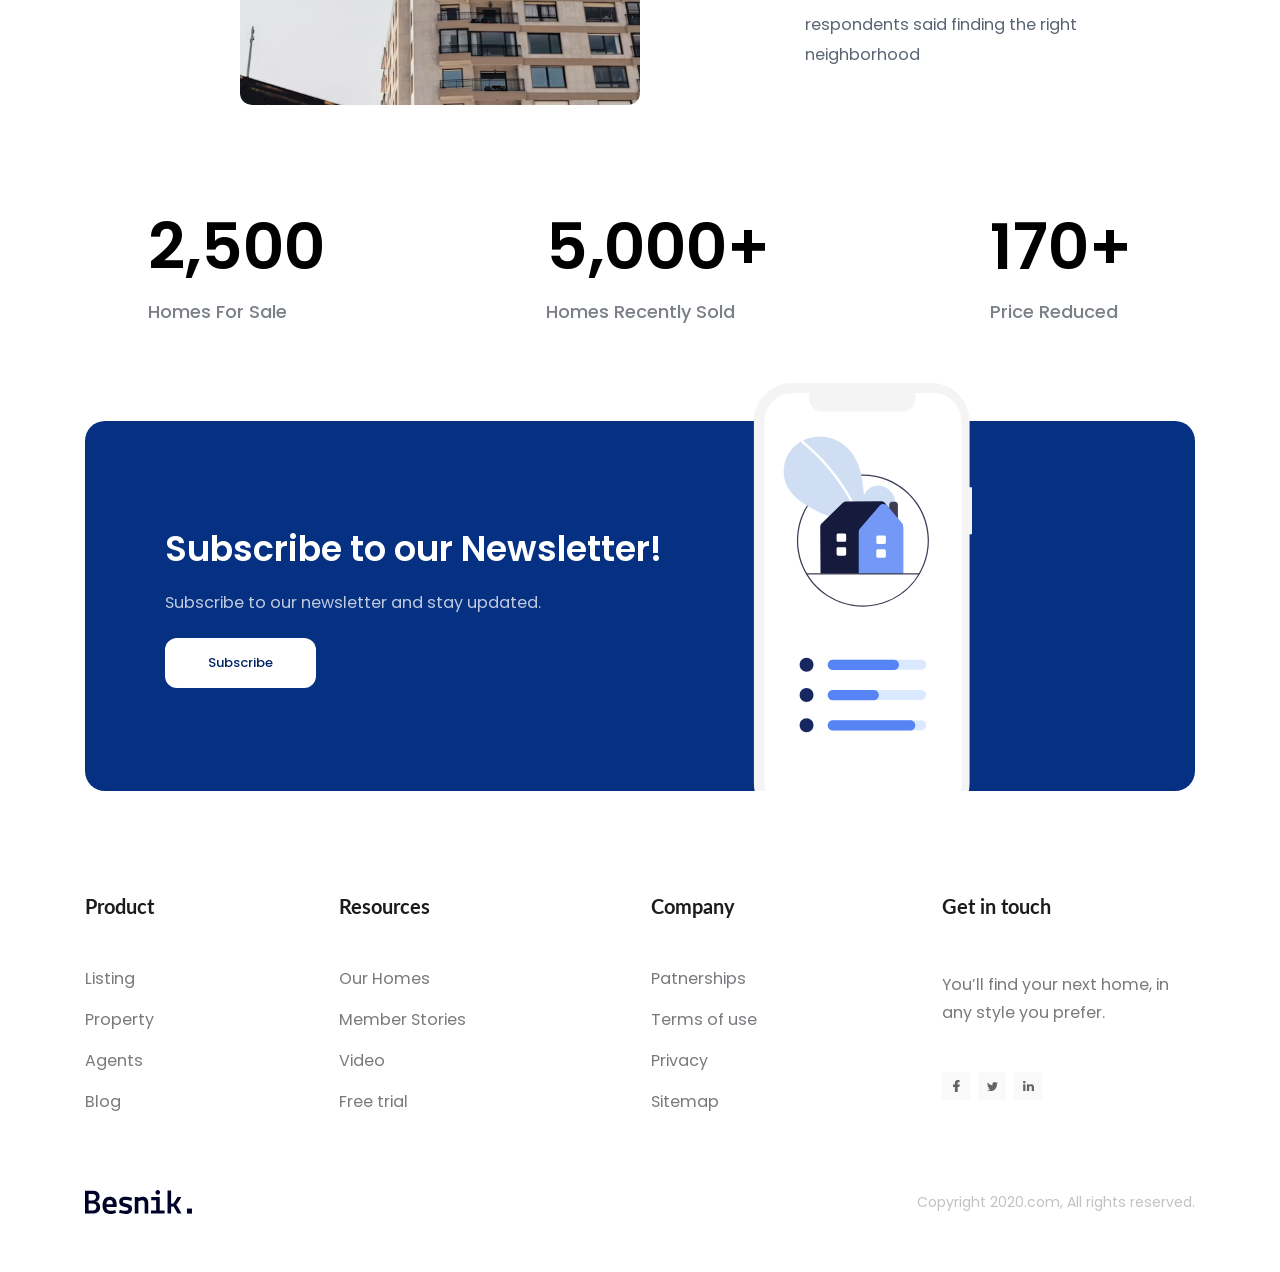
==== commit 0ff8505c: "fig bug clients" ====
--- a/index.html
+++ b/index.html
@@ -81,11 +81,11 @@
                     <p class="desc">5 Star Ratings (2k+ Review)</p>
                 </div>
                 <div class="row row-brands">
-                    <div class="brand"><img src="./assets/img/meundies.svg" alt="brand"></div>
-                    <div class="brand"><img src="./assets/img/slack.svg" alt="brand"></div>
-                    <div class="brand"><img src="./assets/img/amazon.svg" alt="brand"></div>
-                    <div class="brand"><img src="./assets/img/woo-commerce.svg" alt="brand"></div>
-                    <div class="brand"><img src="./assets/img/sitepoint.svg" alt="brand"></div>
+                    <a href="#!" class="brand"><img src="./assets/img/meundies.svg" alt="brand"></a>
+                    <a href="#!" class="brand"><img src="./assets/img/slack.svg" alt="brand"></a>
+                    <a href="#!" class="brand"><img src="./assets/img/amazon.svg" alt="brand"></a>
+                    <a href="#!" class="brand"><img src="./assets/img/woo-commerce.svg" alt="brand"></a>
+                    <a href="#!" class="brand"><img src="./assets/img/sitepoint.svg" alt="brand"></a>
                 </div>
             </div>
         </div>
--- a/assets/css/styles.css
+++ b/assets/css/styles.css
@@ -175,20 +175,22 @@
 }
 
 .clients .row-brands {
-    margin-top: 77px;
-}
-
-.row-brands .brand:nth-child(3) {
-    display: flex;
-    background-color: #ffffff;
-    box-shadow:
-        5px 5px 10px rgba(0, 0, 0, 0.1),
-        -5px 5px 10px rgba(0, 0, 0, 0.1);
-    width: 204px;
+    margin-top: 70px;
+}
+
+.clients .brand {
+    display: flex;
+    align-items: center;
+    justify-content: center;
+    height: 90px;
+    padding: 0 42px;
     border-radius: 12px;
-    padding: 26px;
-    justify-content: center;
-}
+}
+
+.clients .brand:hover {
+    box-shadow: 0 10px 20px rgba(0, 0, 0, 0.1);
+}
+
 /* ================Guides================== */
 .guides {
     margin-top: 40px;
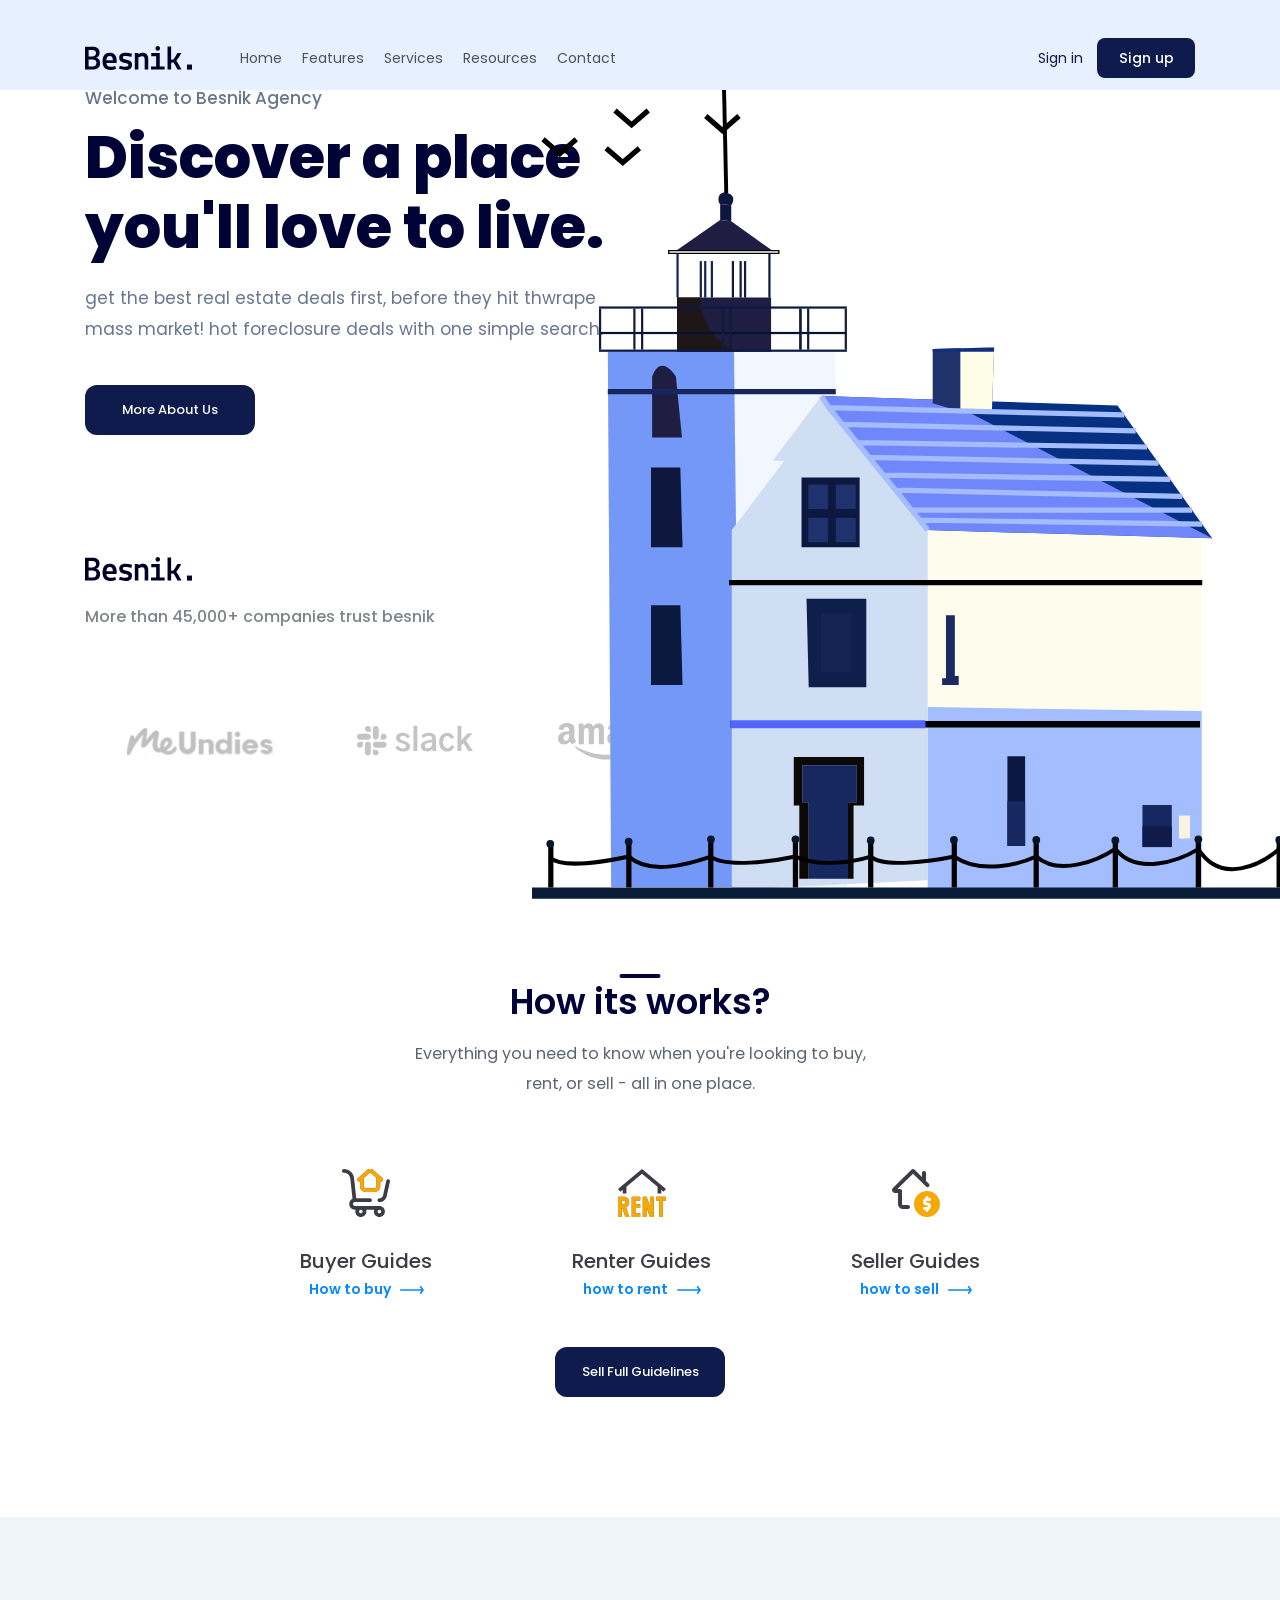
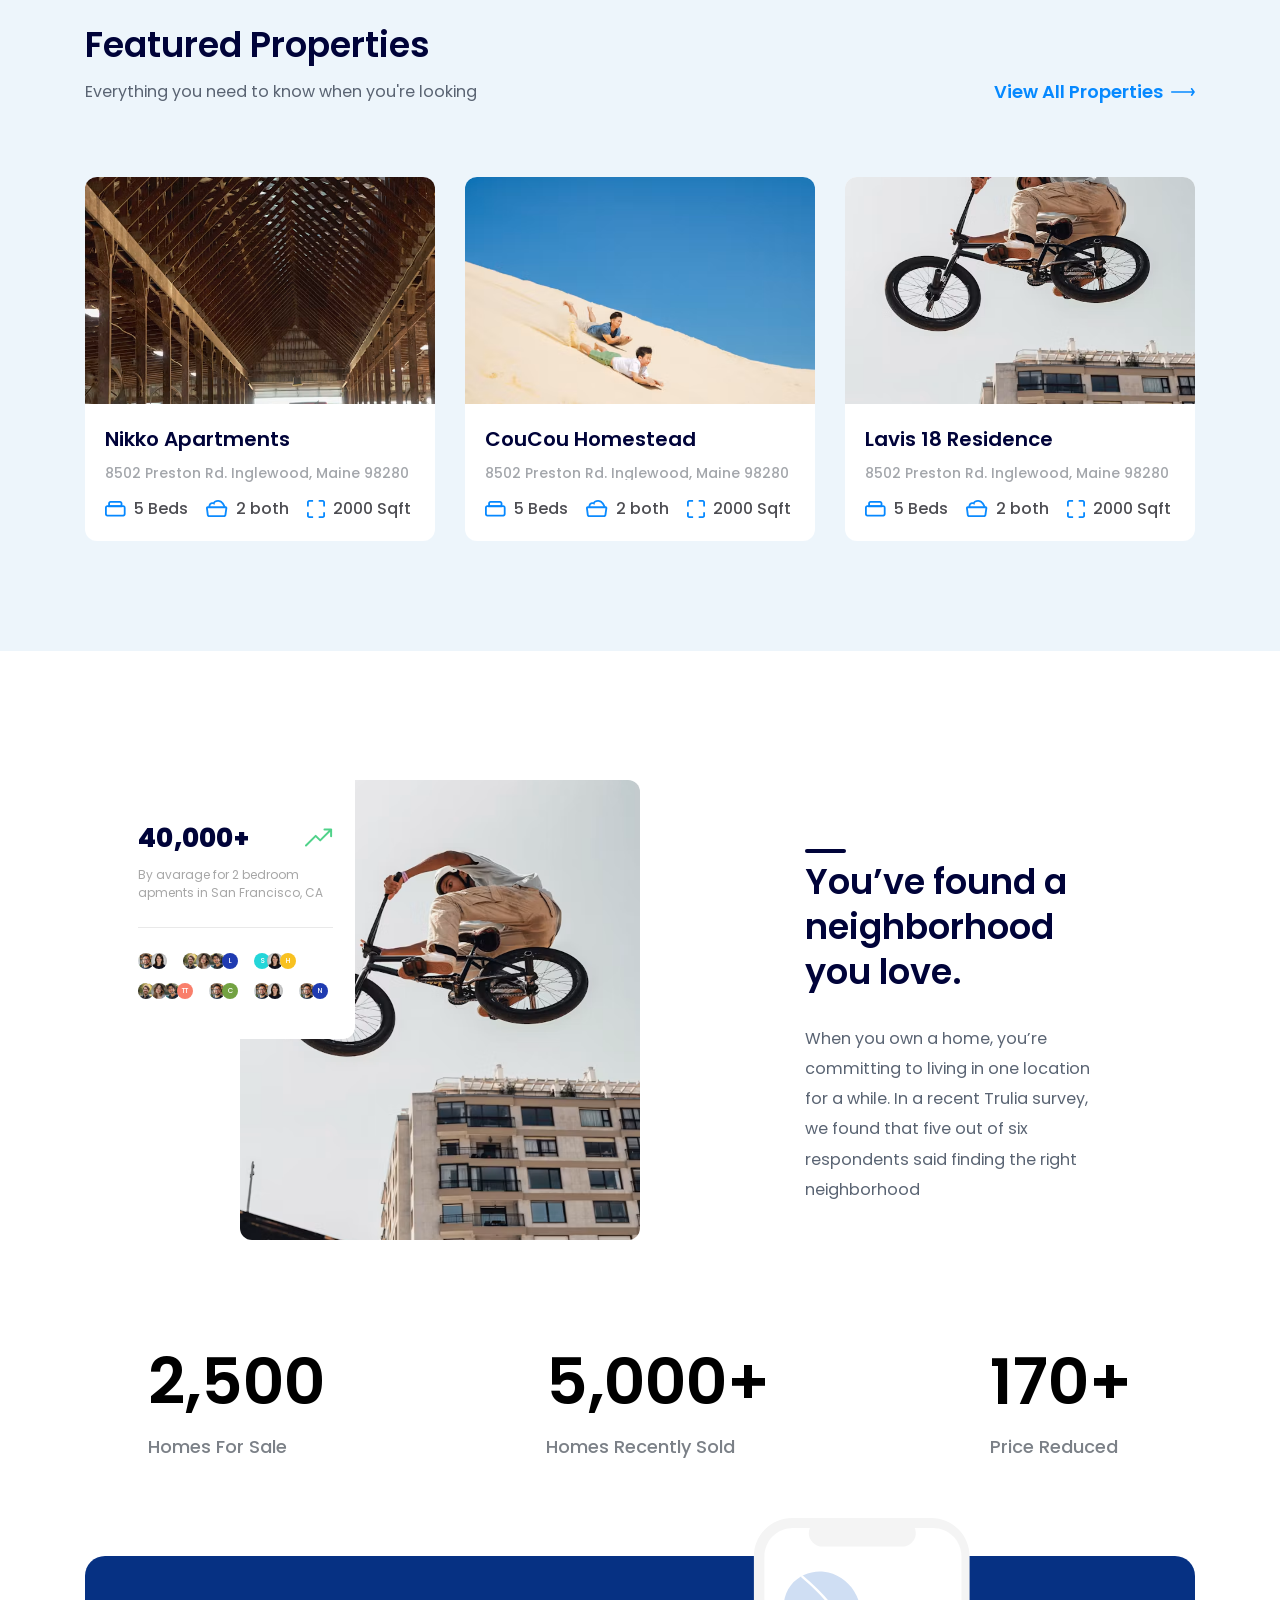
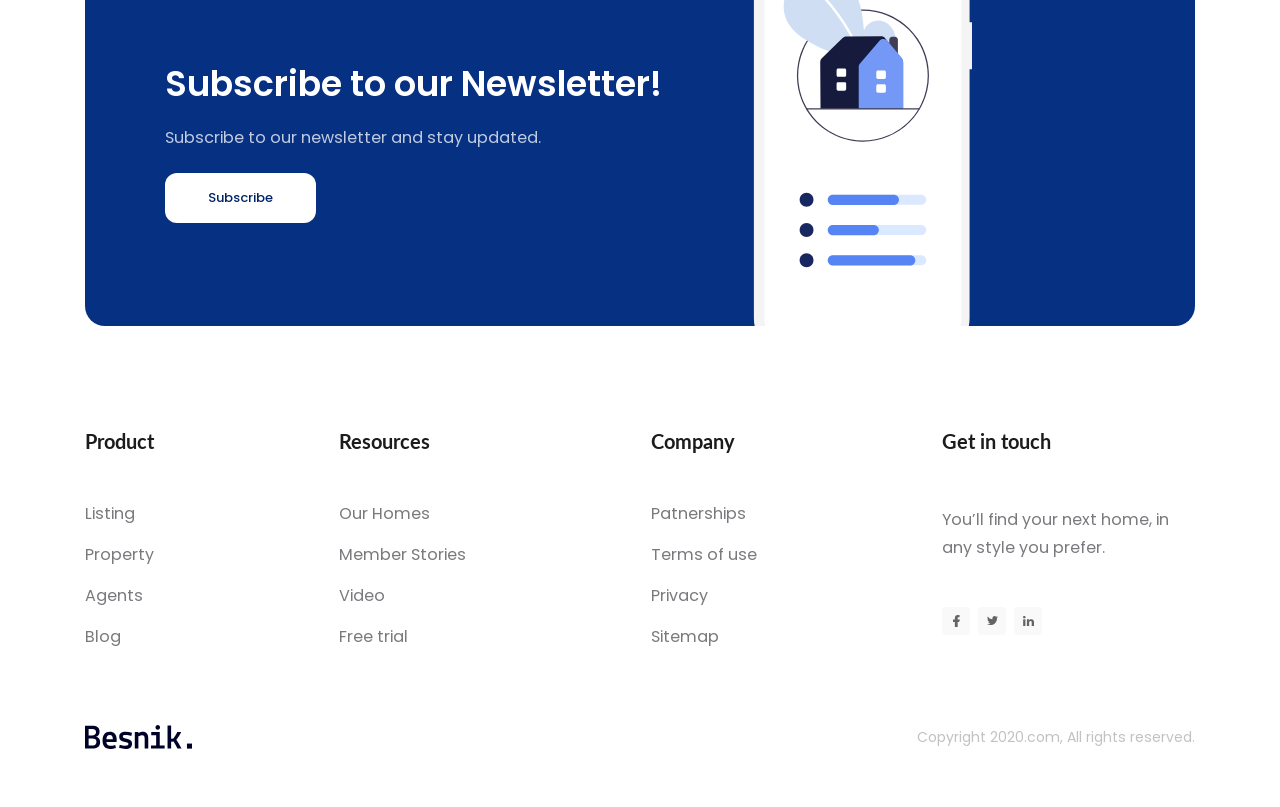
==== commit a81da5cd: "fix bug phan header neo header lai" ====
--- a/index.html
+++ b/index.html
@@ -18,7 +18,8 @@
 
 <body>
     <main>
-        <header class="header">
+        <!-- Header -->
+        <header class="fixed-header">
             <div class="content">
                 <nav class="navbar">
                     <!-- Logo -->
@@ -47,13 +48,17 @@
                         <a href="#!" class="btn btn-action">Sign up</a>
                     </div>
                 </nav>
+            </div>
+        </header>
+        <div class="hero-">
+            <div class="content">
                 <div class="header-body">
                     <div class="body-left">
                         <div class="body-left--content">
                             <p class="sub-title p-common">Welcome to Besnik Agency</p>
                             <h1 class="heading line-clamp">Discover a place you'll love to live.</h1>
                             <p class="desc p-common line-clamp">get the best real estate deals first, before they hit
-                                the mass market! Hot FORECLOSURE DEALS with one simple search.</p>
+                                thwrape mass market! Hot FORECLOSURE DEALS with one simple search.</p>
                             <a href="#!" class="btn btn-cta">More About Us</a>
                         </div>
                     </div>
@@ -62,7 +67,8 @@
                             class="body-right--img">
                     </div>
                 </div>
-        </header>
+            </div>
+        </div>
         <!-- Clients -->
         <div class="clients">
             <div class="content">
--- a/assets/css/styles.css
+++ b/assets/css/styles.css
@@ -51,28 +51,35 @@
     text-decoration: none;
 }
 
-/* ================Header================== */
-.header {
-    position: relative;
-    background-color: #e6f0ff;
-    height: 100vh;
-}
-
 .content {
     width: 1110px;
     max-width: calc(100% - 48px);
     margin-right: auto;
     margin-left: auto;
 }
+/* ================Header================== */
+.fixed-header {
+    padding-top: 26px;
+    background-color: #e6f0ff;
+    position: sticky;
+    top: -26px;
+    z-index: 999;
+}
+
+.hero-wrap {
+    position: relative;
+    background-color: #e6f0ff;
+    height: calc(100vh - 90px);
+}
 
 .navbar .logo {
     margin-right: 38px;
 }
 
 .navbar {
-    padding-top: 38px;
-    display: flex;
-    align-items: center;
+    display: flex;
+    align-items: center;
+    padding: 12px 0;
 }
 
 .navbar ul {
@@ -108,14 +115,14 @@
 }
 
 /* Header Body */
-.header .header-body {
-    height: calc(100vh - 78px);
+.hero-wrap .header-body {
+    display: flex;
+    height: calc(100vh - 90px);
 }
 
 .header-body .body-left {
     display: flex;
     width: 50%;
-    height: 100%;
 }
 
 .header-body .body-left--content {
@@ -146,6 +153,12 @@
     position: absolute;
     bottom: 0;
     right: calc((100vw - 1110px) / 2 - 100px);
+}
+
+@media screen and (min-width: 1110px) and (max-width: 1550px) {
+    .header-body .body-right {
+        height: calc(100vh - 90px);
+    }
 }
 
 .header-body .btn-cta {
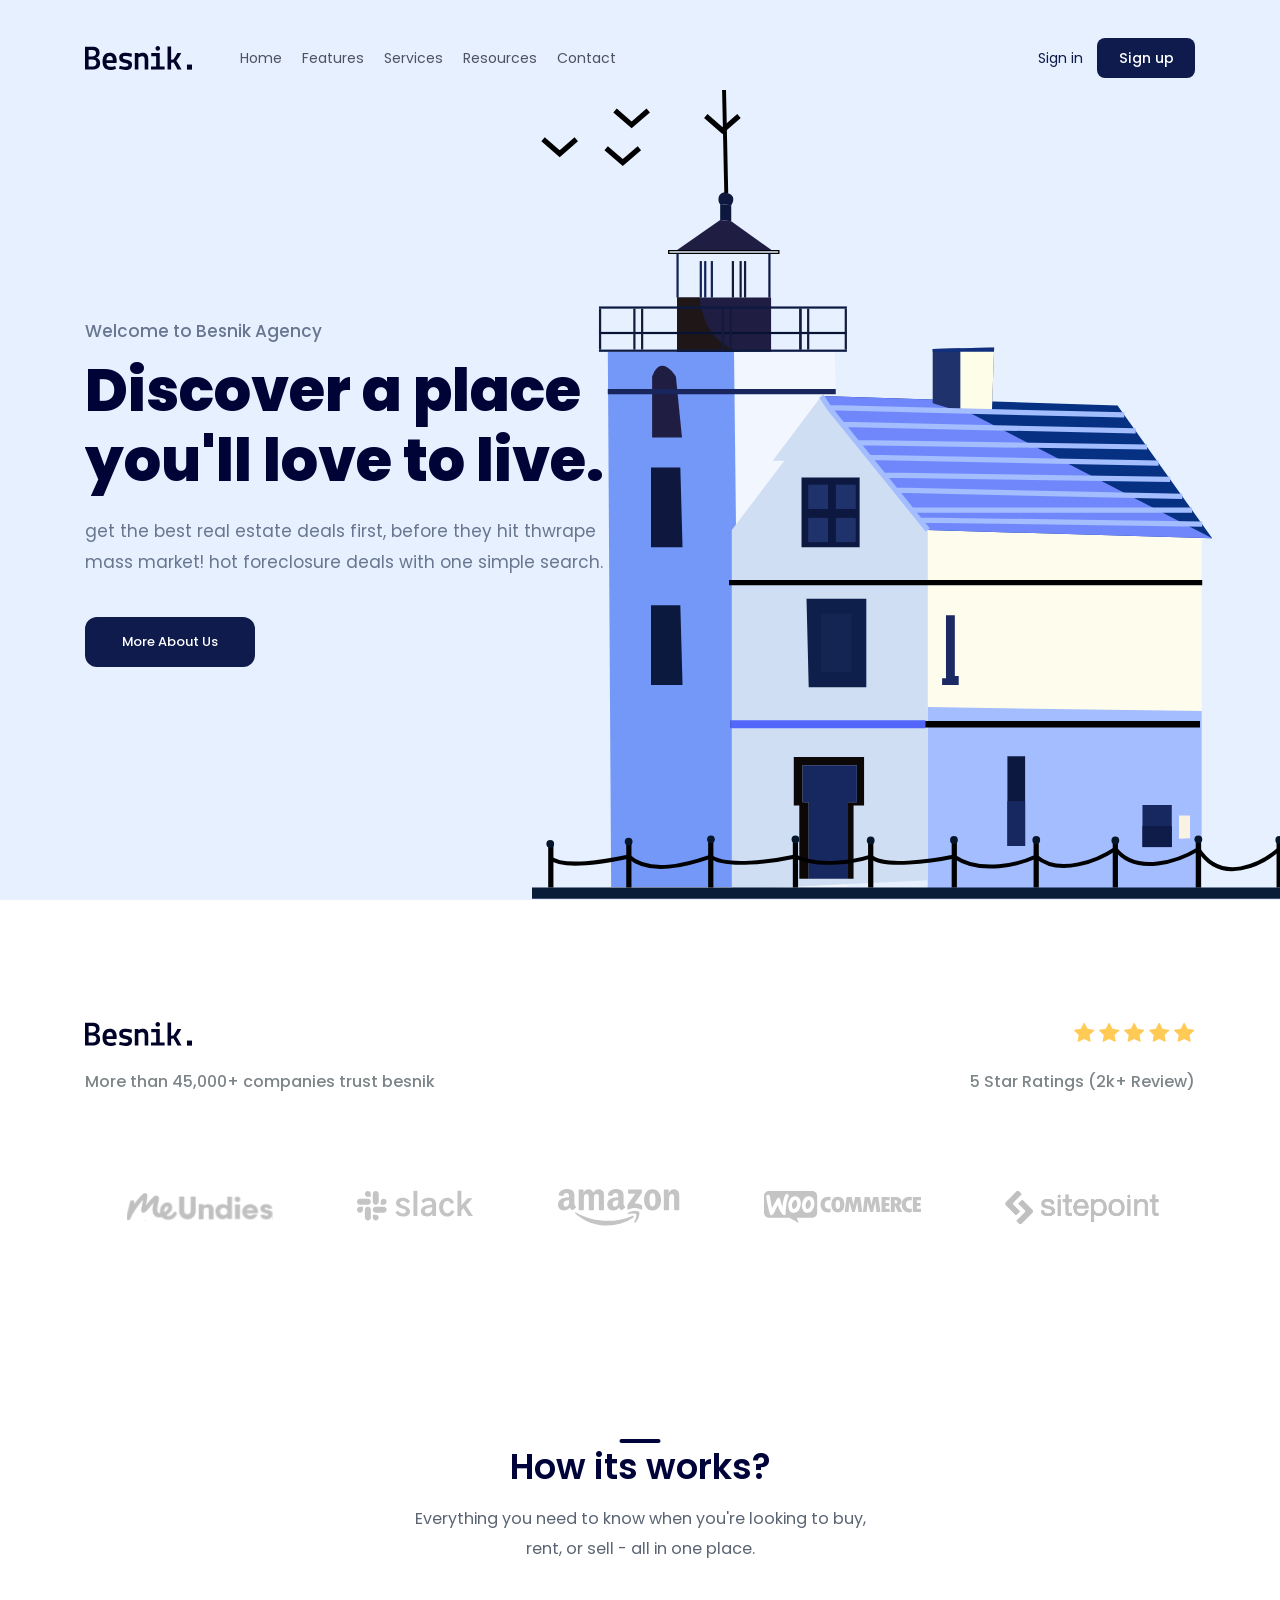
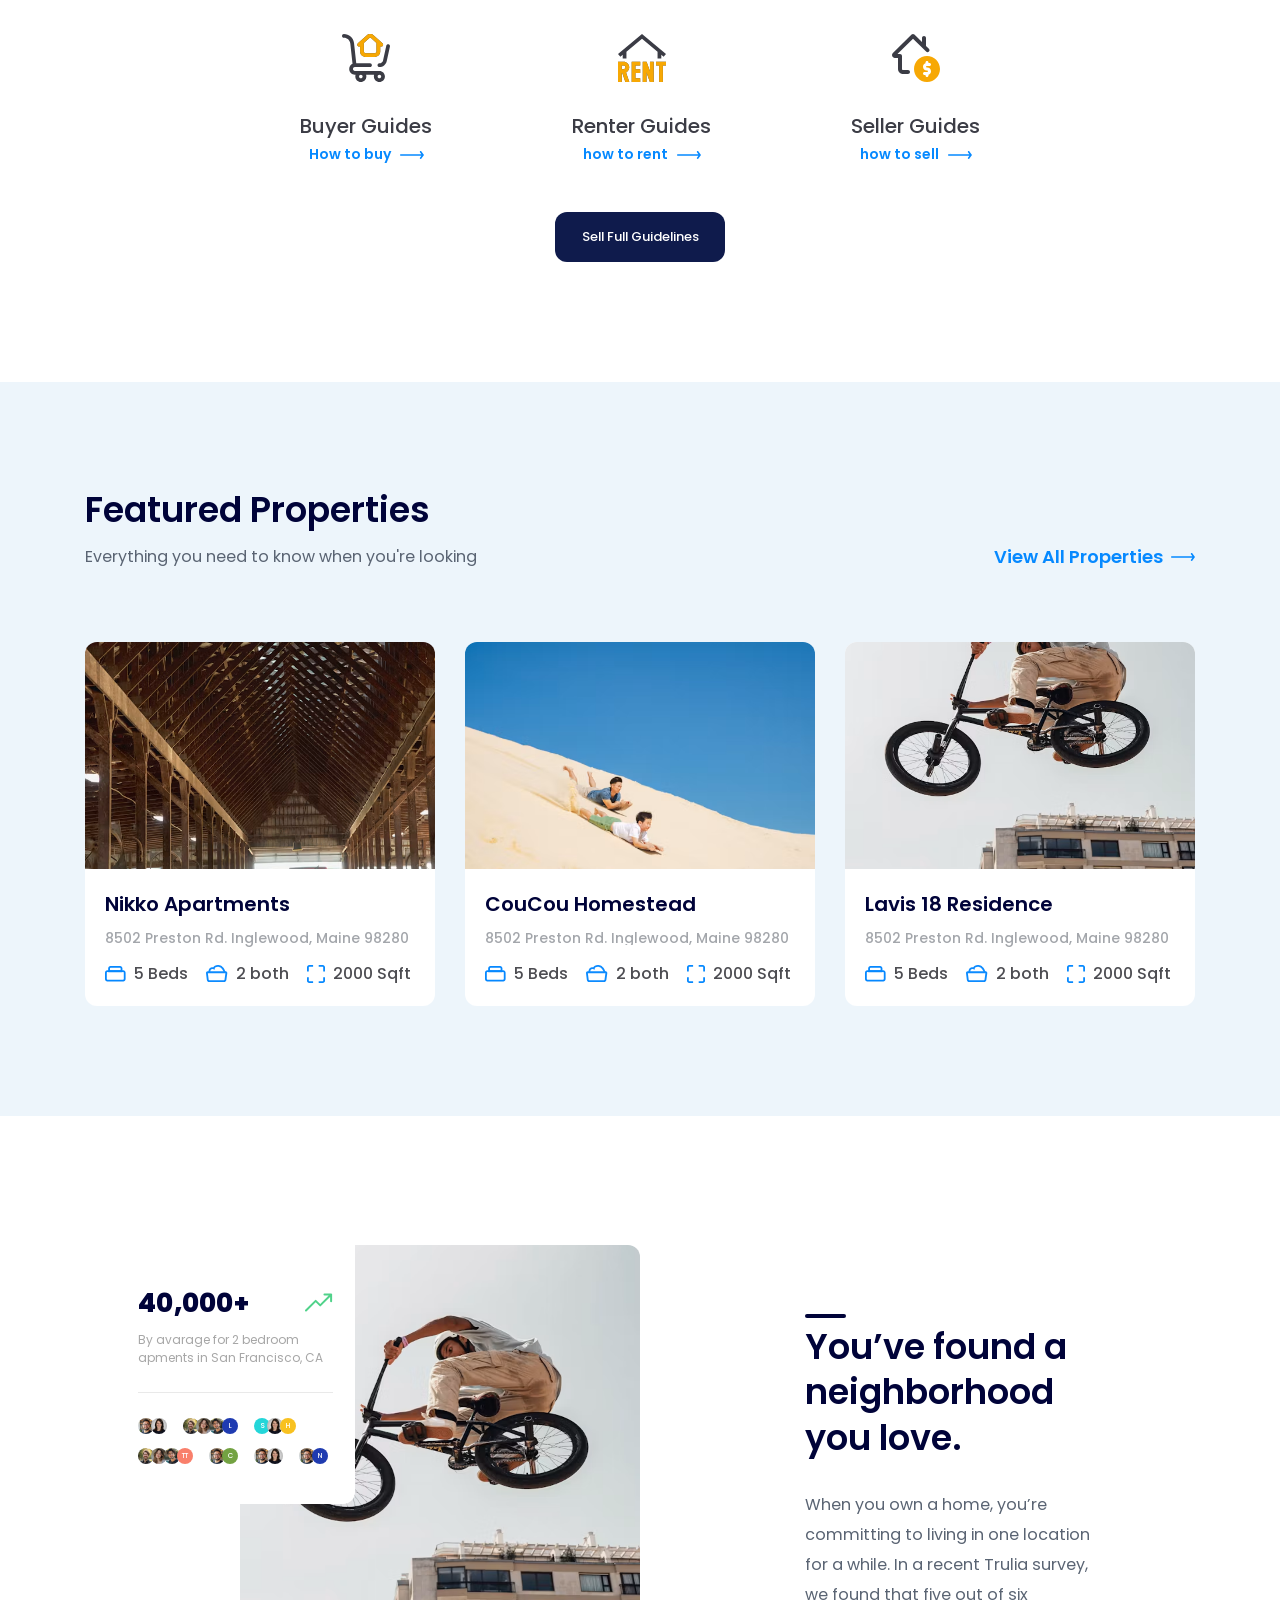
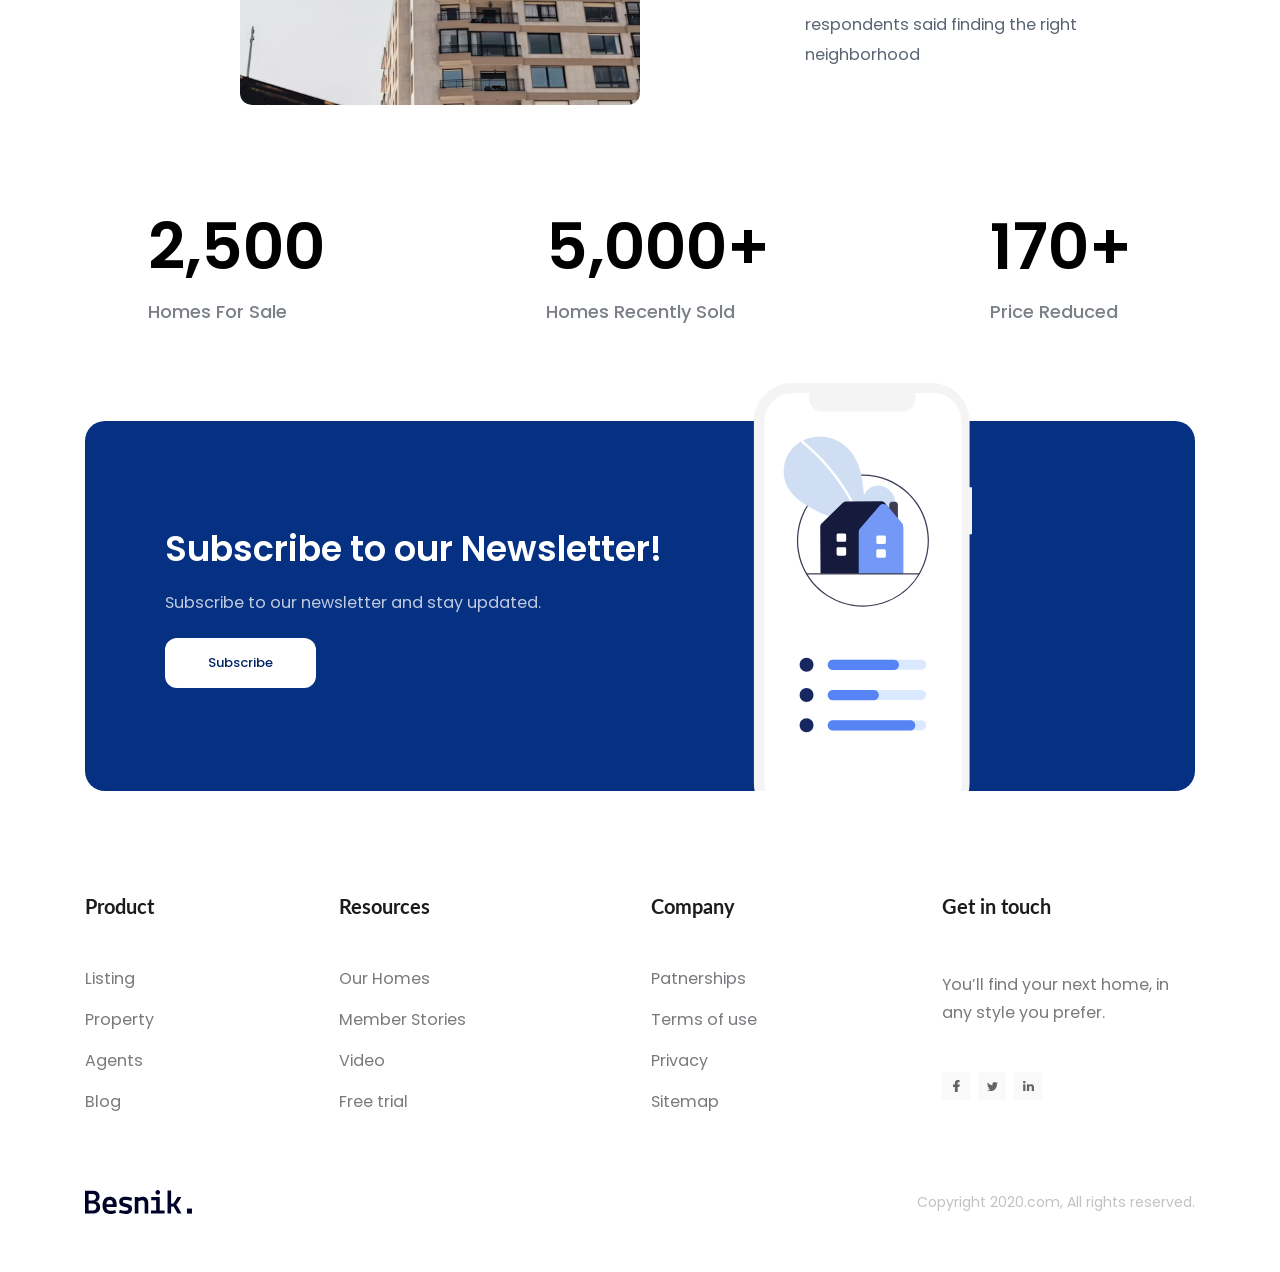
==== commit d3273801: "update header" ====
--- a/index.html
+++ b/index.html
@@ -50,7 +50,7 @@
                 </nav>
             </div>
         </header>
-        <div class="hero-">
+        <div class="hero-wrap">
             <div class="content">
                 <div class="header-body">
                     <div class="body-left">
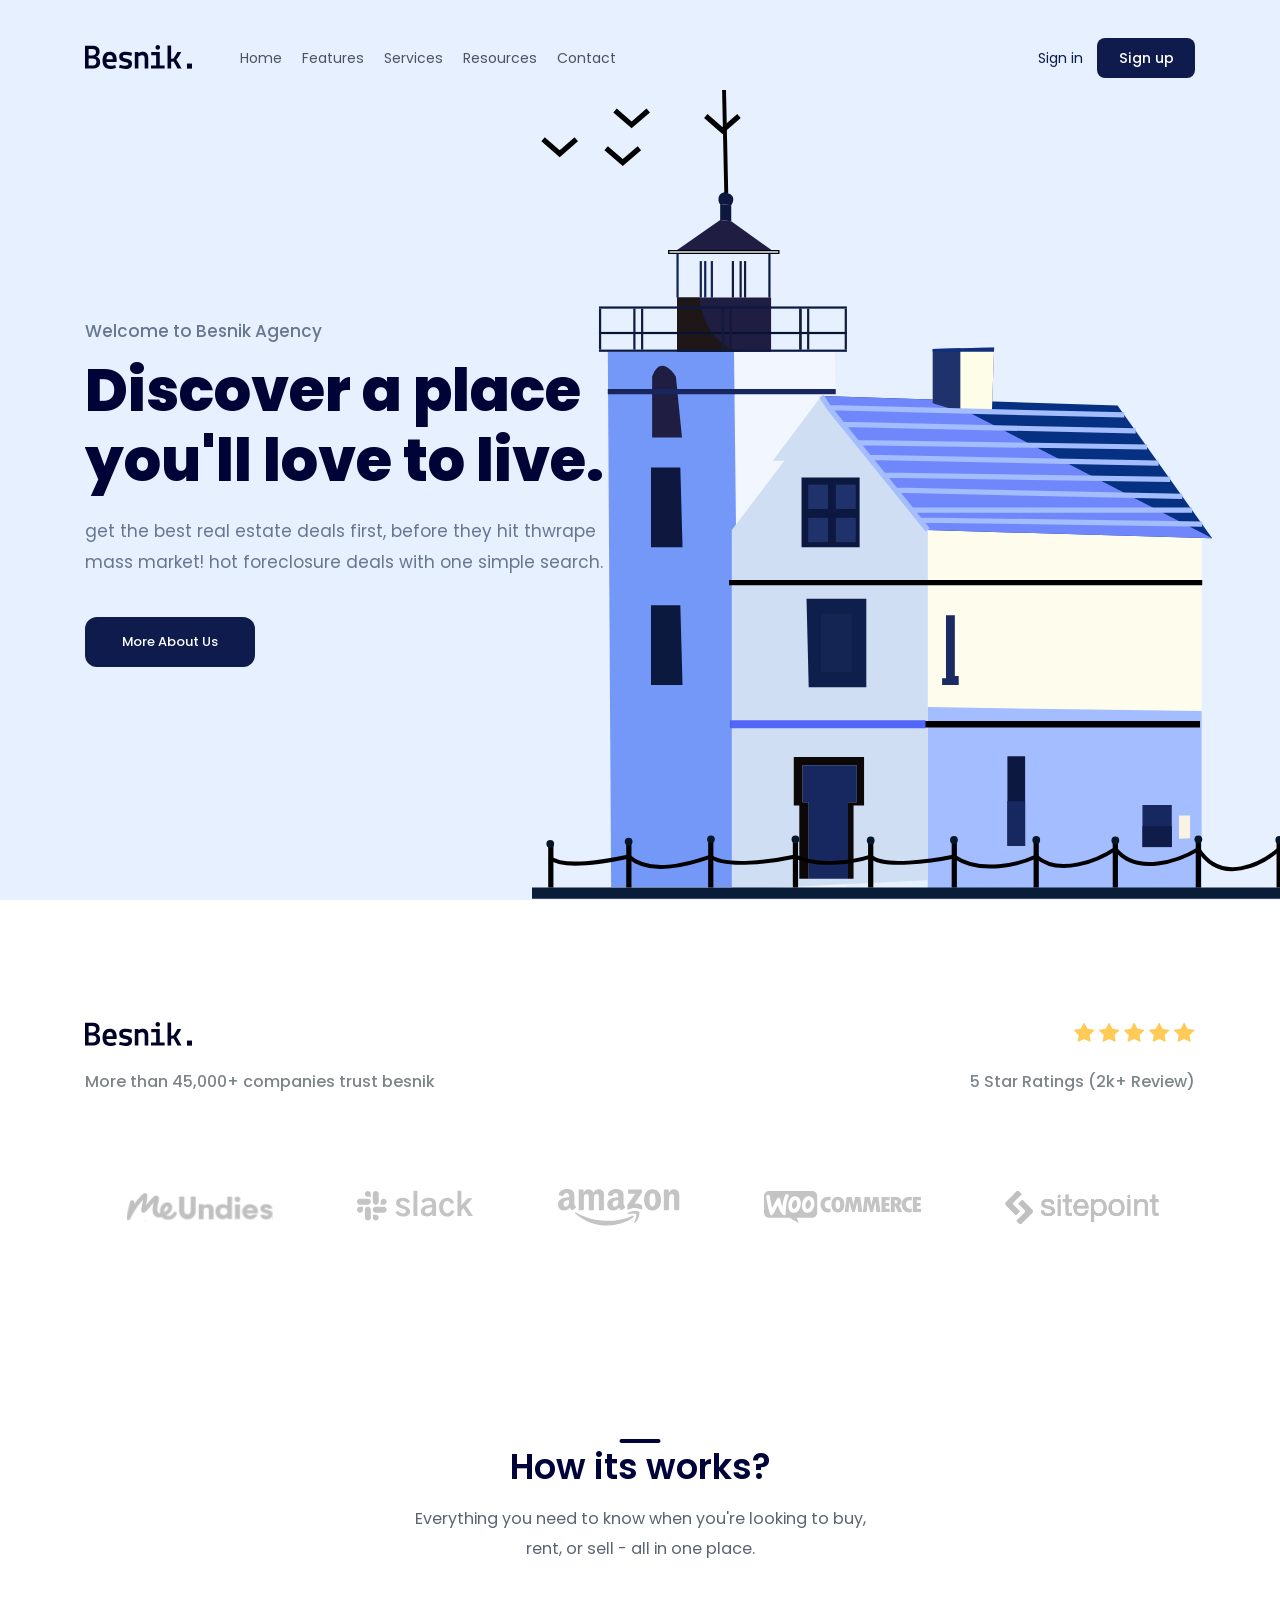
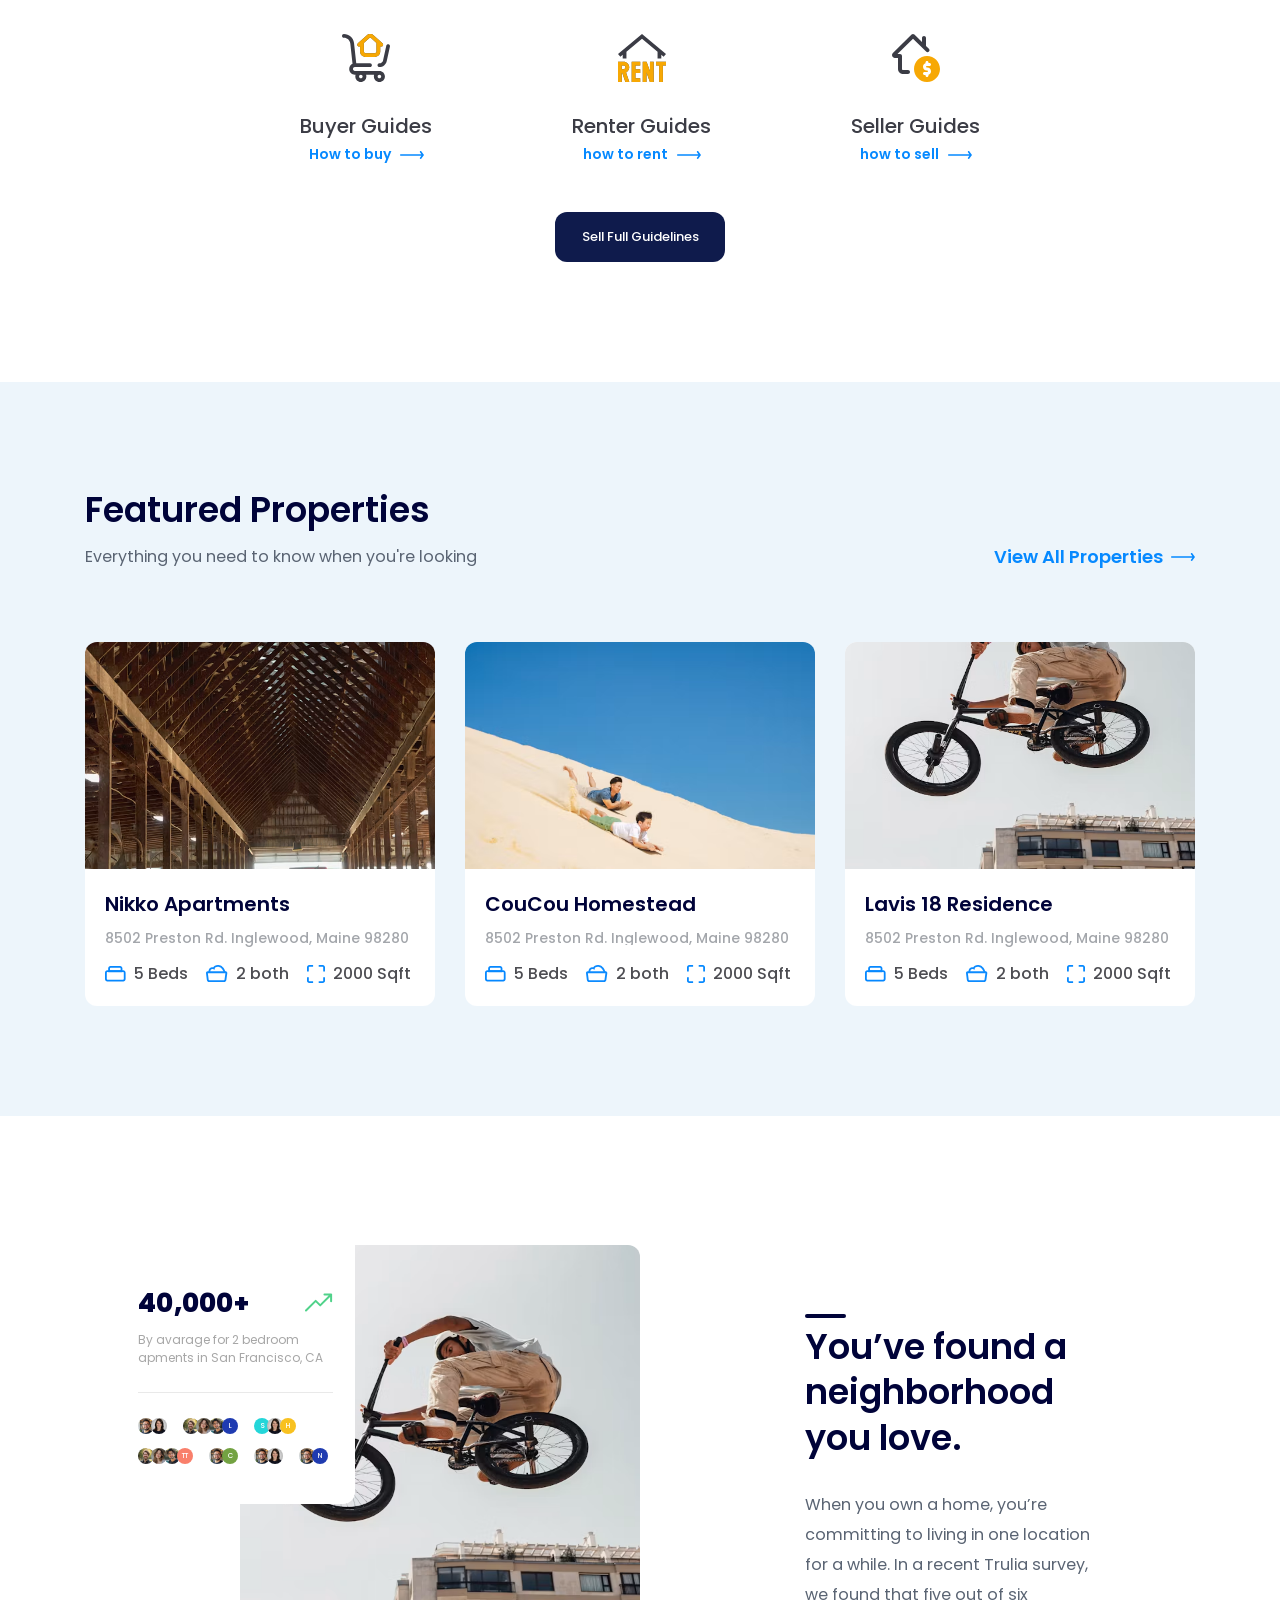
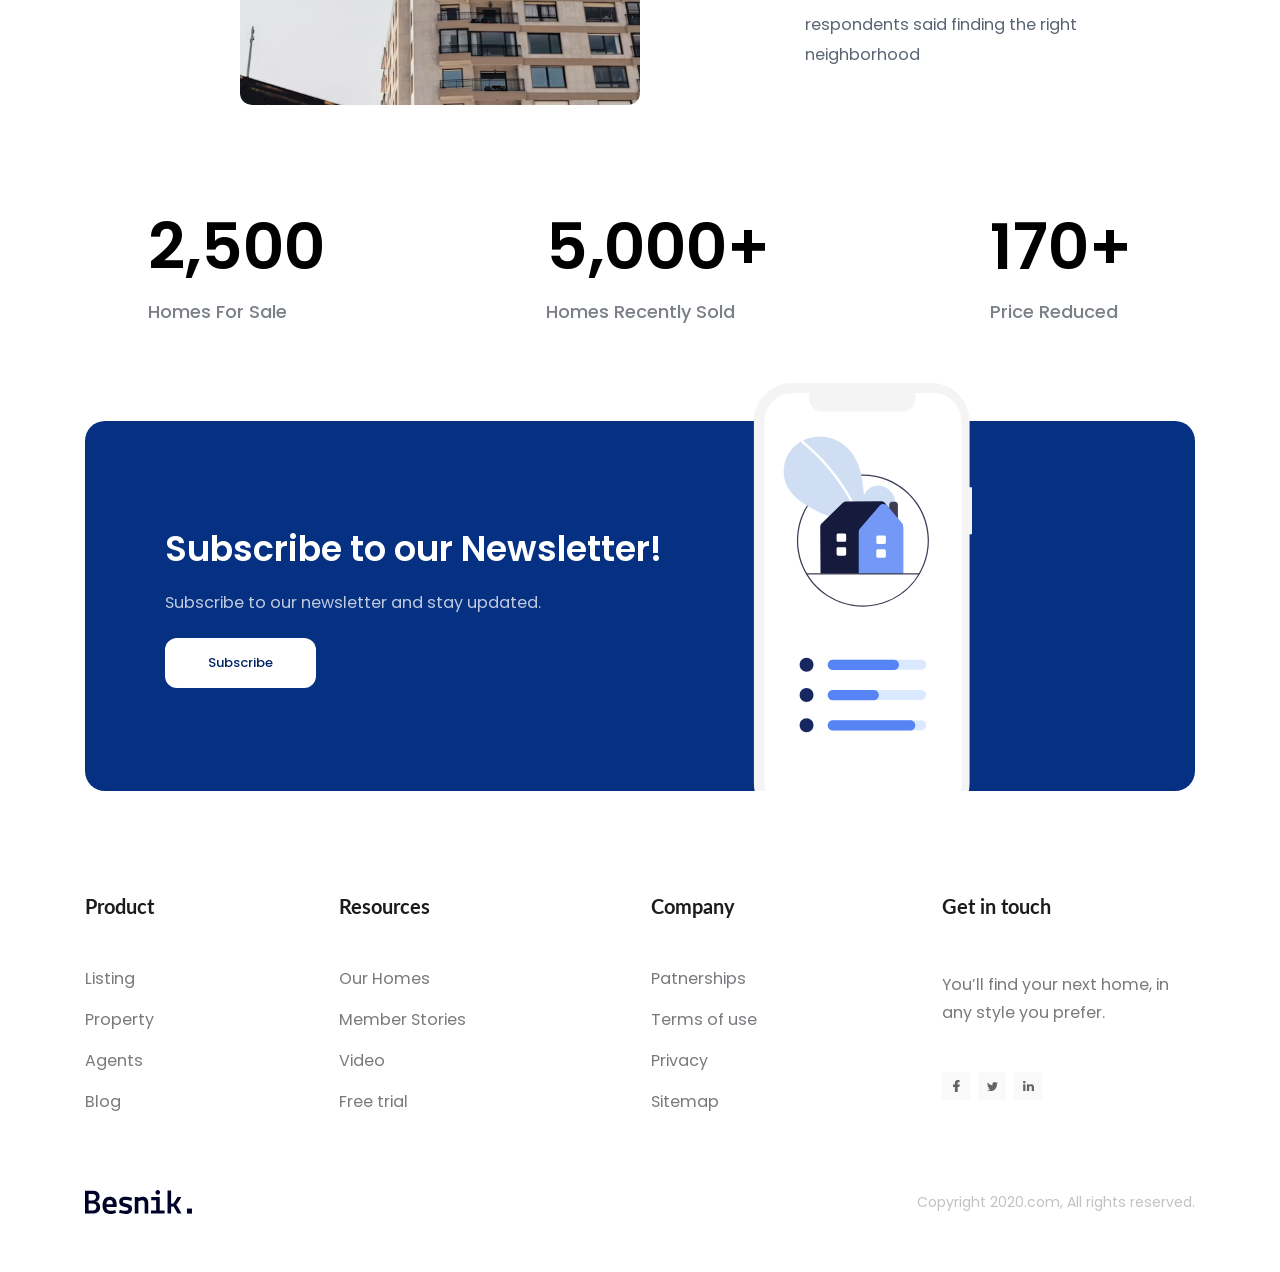
==== commit c11c332f: "update code" ====
--- a/index.html
+++ b/index.html
@@ -17,50 +17,49 @@
 </head>
 
 <body>
-    <main>
-        <!-- Header -->
-        <header class="fixed-header">
-            <div class="content">
-                <nav class="navbar">
-                    <!-- Logo -->
-                    <img class="logo" src="./assets/img/logo.svg" alt="besnik.">
-                    <!-- Navigation -->
-                    <ul>
-                        <li>
-                            <a href="#!">Home</a>
-                        </li>
-                        <li>
-                            <a href="#!">Features</a>
-                        </li>
-                        <li>
-                            <a href="#!">Services</a>
-                        </li>
-                        <li>
-                            <a href="#!">Resources</a>
-                        </li>
-                        <li>
-                            <a href="#!">Contact</a>
-                        </li>
-                    </ul>
-                    <!-- Actions -->
-                    <div class="actions">
-                        <a href="#!" class="act-link">Sign in</a>
-                        <a href="#!" class="btn btn-action">Sign up</a>
-                    </div>
-                </nav>
-            </div>
-        </header>
+
+    <!-- Header -->
+    <header class="fixed-header">
+        <div class="content">
+            <nav class="navbar">
+                <!-- Logo -->
+                <a href="#"> <img class="logo" src="./assets/img/logo.svg" alt="besnik."></a>
+                <!-- Navigation -->
+                <ul>
+                    <li>
+                        <a href="#home">Home</a>
+                    </li>
+                    <li>
+                        <a href="#featured">Features</a>
+                    </li>
+                    <li>
+                        <a href="#services">Services</a>
+                    </li>
+                    <li>
+                        <a href="#resources">Resources</a>
+                    </li>
+                    <li>
+                        <a href="#contact">Contact</a>
+                    </li>
+                </ul>
+                <!-- Actions -->
+                <div class="actions">
+                    <a href="#!" class="act-link">Sign in</a>
+                    <a href="#!" class="btn btn-action">Sign up</a>
+                </div>
+            </nav>
+        </div>
+    </header>
+    <main id="home">
         <div class="hero-wrap">
             <div class="content">
                 <div class="header-body">
                     <div class="body-left">
-                        <div class="body-left--content">
-                            <p class="sub-title p-common">Welcome to Besnik Agency</p>
-                            <h1 class="heading line-clamp">Discover a place you'll love to live.</h1>
-                            <p class="desc p-common line-clamp">get the best real estate deals first, before they hit
-                                thwrape mass market! Hot FORECLOSURE DEALS with one simple search.</p>
-                            <a href="#!" class="btn btn-cta">More About Us</a>
-                        </div>
+                        <p class="sub-title p-common">Welcome to Besnik Agency</p>
+                        <h1 class="heading line-clamp">Discover a place you'll love to live.</h1>
+                        <p class="desc p-common line-clamp">get the best real estate deals first, before they hit
+                            thwrape mass market! Hot FORECLOSURE DEALS with one simple search.</p>
+                        <a href="#!" class="btn btn-cta">More About Us</a>
                     </div>
                     <div class="body-right">
                         <img src="./assets/img/house.svg" alt="Discover a place you'll love to live."
@@ -70,7 +69,7 @@
             </div>
         </div>
         <!-- Clients -->
-        <div class="clients">
+        <div class="clients" id="services">
             <div class="content">
                 <div class="row">
                     <img src="./assets/img/logo.svg" alt="besnik." class="client-logo">
@@ -96,7 +95,7 @@
             </div>
         </div>
         <!-- Guides -->
-        <div class="guides">
+        <div class="guides" id="contact">
             <div class="content">
                 <h2 class="sub-title">How its works?</h2>
                 <p class="desc">Everything you need to know when you're looking to buy, rent, or sell - all in one
@@ -135,7 +134,7 @@
             </div>
         </div>
         <!-- featured -->
-        <div class="featured">
+        <div class="featured" id="featured">
             <div class="content">
                 <header>
                     <h2 class="sub-title">Featured Properties</h2>
@@ -212,7 +211,7 @@
             </div>
         </div>
         <!-- stats -->
-        <div class="stats">
+        <div class="stats" id="resources">
             <div class="content">
                 <div class="row">
                     <div class="img-block">
@@ -316,88 +315,89 @@
                 </div>
             </div>
         </div>
-        <!-- footer -->
-        <footer class="footer">
-            <div class="content">
-                <div class="row row-top">
-                    <!-- Product Column -->
-                    <div class="column">
-                        <h3 class="heading">Product</h3>
-                        <ul class="list">
-                            <li class="item">
-                                <a href="#!">Listing</a>
-                            </li>
-                            <li class="item">
-                                <a href="#!">Property</a>
-                            </li>
-                            <li class="item">
-                                <a href="#!">Agents</a>
-                            </li>
-                            <li class="item">
-                                <a href="#!">Blog</a>
-                            </li>
-                        </ul>
-                    </div>
-                    <!-- Resources Column -->
-                    <div class="column">
-                        <h3 class="heading">Resources</h3>
-                        <ul class="list">
-                            <li class="item">
-                                <a href="#!">Our Homes</a>
-                            </li>
-                            <li class="item">
-                                <a href="#!">Member Stories</a>
-                            </li>
-                            <li class="item">
-                                <a href="#!">Video</a>
-                            </li>
-                            <li class="item">
-                                <a href="#!">Free trial</a>
-                            </li>
-                        </ul>
-                    </div>
-                    <!-- Company Column -->
-                    <div class="column">
-                        <h3 class="heading">Company</h3>
-                        <ul class="list">
-                            <li class="item">
-                                <a href="#!">Patnerships</a>
-                            </li>
-                            <li class="item">
-                                <a href="#!">Terms of use</a>
-                            </li>
-                            <li class="item">
-                                <a href="#!">Privacy</a>
-                            </li>
-                            <li class="item">
-                                <a href="#!">Sitemap</a>
-                            </li>
-                        </ul>
-                    </div>
-                    <!-- Get in touch Column -->
-                    <div class="column">
-                        <h3 class="heading">Get in touch</h3>
-                        <p class="desc">You’ll find your next home, in any style you prefer.</p>
-                        <div class="social">
-                            <a href="#!" class="social-link">
-                                <img src="./assets/img/ic-fb.svg" alt="">
-                            </a>
-                            <a href="#!" class="social-link">
-                                <img src="./assets/img/ic-tw.svg" alt="">
-                            </a>
-                            <a href="#!" class="social-link">
-                                <img src="./assets/img/ic-linkin.svg" alt="">
-                            </a>
-                        </div>
-                    </div>
-                </div>
-                <div class="row row-bottom">
-                    <img src="./assets/img/logo.svg" alt="Besnik." class="logo">
-                    <p class="copy-right">Copyright 2020.com, All rights reserved.</p>
-                </div>
-            </div>
-        </footer>
     </main>
+
+    <!-- footer -->
+    <footer class="footer">
+        <div class="content">
+            <div class="row row-top">
+                <!-- Product Column -->
+                <div class="column">
+                    <h3 class="heading">Product</h3>
+                    <ul class="list">
+                        <li class="item">
+                            <a href="#!">Listing</a>
+                        </li>
+                        <li class="item">
+                            <a href="#!">Property</a>
+                        </li>
+                        <li class="item">
+                            <a href="#!">Agents</a>
+                        </li>
+                        <li class="item">
+                            <a href="#!">Blog</a>
+                        </li>
+                    </ul>
+                </div>
+                <!-- Resources Column -->
+                <div class="column">
+                    <h3 class="heading">Resources</h3>
+                    <ul class="list">
+                        <li class="item">
+                            <a href="#!">Our Homes</a>
+                        </li>
+                        <li class="item">
+                            <a href="#!">Member Stories</a>
+                        </li>
+                        <li class="item">
+                            <a href="#!">Video</a>
+                        </li>
+                        <li class="item">
+                            <a href="#!">Free trial</a>
+                        </li>
+                    </ul>
+                </div>
+                <!-- Company Column -->
+                <div class="column">
+                    <h3 class="heading">Company</h3>
+                    <ul class="list">
+                        <li class="item">
+                            <a href="#!">Patnerships</a>
+                        </li>
+                        <li class="item">
+                            <a href="#!">Terms of use</a>
+                        </li>
+                        <li class="item">
+                            <a href="#!">Privacy</a>
+                        </li>
+                        <li class="item">
+                            <a href="#!">Sitemap</a>
+                        </li>
+                    </ul>
+                </div>
+                <!-- Get in touch Column -->
+                <div class="column">
+                    <h3 class="heading">Get in touch</h3>
+                    <p class="desc">You’ll find your next home, in any style you prefer.</p>
+                    <div class="social">
+                        <a href="#!" class="social-link">
+                            <img src="./assets/img/ic-fb.svg" alt="">
+                        </a>
+                        <a href="#!" class="social-link">
+                            <img src="./assets/img/ic-tw.svg" alt="">
+                        </a>
+                        <a href="#!" class="social-link">
+                            <img src="./assets/img/ic-linkin.svg" alt="">
+                        </a>
+                    </div>
+                </div>
+            </div>
+            <div class="row row-bottom">
+                <img src="./assets/img/logo.svg" alt="Besnik." class="logo">
+                <p class="copy-right">Copyright 2020.com, All rights reserved.</p>
+            </div>
+        </div>
+    </footer>
 </body>
 
 </html>
--- a/assets/css/styles.css
+++ b/assets/css/styles.css
@@ -4,6 +4,11 @@
 
 :root {
     --primary-color: #0f1b4c;
+}
+
+html,
+body {
+    scroll-behavior: smooth;
 }
 
 html {
@@ -68,6 +73,8 @@
 
 .hero-wrap {
     position: relative;
+    display: flex;
+    align-items: center;
     background-color: #e6f0ff;
     height: calc(100vh - 90px);
 }
@@ -114,19 +121,8 @@
     border-radius: 8px;
 }
 
-/* Header Body */
-.hero-wrap .header-body {
-    display: flex;
-    height: calc(100vh - 90px);
-}
-
 .header-body .body-left {
-    display: flex;
     width: 50%;
-}
-
-.header-body .body-left--content {
-    margin: auto;
 }
 
 .header-body .heading {
